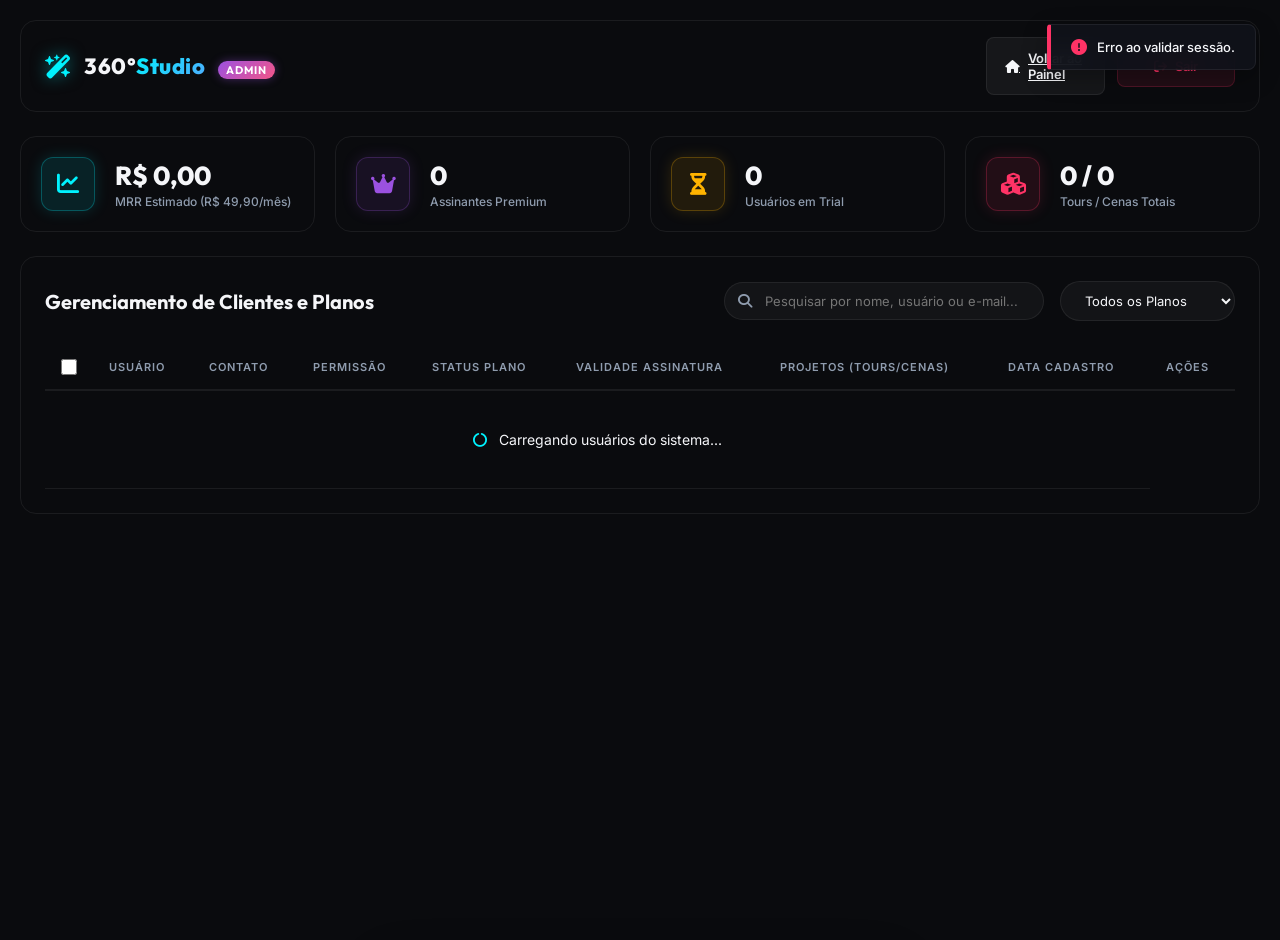
==== admin.html @ eae56ada "Initial commit: painel administrativo 360 studio" ====
<!DOCTYPE html>
<html lang="pt-BR">
<head>
    <meta charset="UTF-8">
    <meta name="viewport" content="width=device-width, initial-scale=1.0">
    <title>Painel Administrativo - 360° Studio</title>
    <!-- Google Fonts -->
    <link rel="preconnect" href="https://fonts.googleapis.com">
    <link rel="preconnect" href="https://fonts.gstatic.com" crossorigin>
    <link href="https://fonts.googleapis.com/css2?family=Inter:wght@300;400;500;600;700&family=Outfit:wght@400;600;700;800&display=swap" rel="stylesheet">
    <!-- FontAwesome Icons -->
    <link rel="stylesheet" href="https://cdnjs.cloudflare.com/ajax/libs/font-awesome/6.4.0/css/all.min.css">
    <!-- Custom CSS -->
    <link rel="stylesheet" href="style.css">
    <link rel="stylesheet" href="admin.css?v=1.0.2">
</head>
<body class="admin-page">
    <div class="app-container admin-layout">
        
        <!-- HEADER -->
        <header class="admin-header glassmorphism">
            <div class="logo">
                <i class="fa-solid fa-wand-magic-sparkles logo-icon"></i>
                <span class="logo-text">360°<span class="highlight">Studio</span> <span class="badge-admin">Admin</span></span>
            </div>
            
            <div class="nav-actions">
                <a href="dashboard.html" class="btn btn-secondary btn-sm">
                    <i class="fa-solid fa-house"></i> Voltar ao Painel
                </a>
                <button id="btn-logout" class="btn btn-danger btn-sm" title="Sair da Conta">
                    <i class="fa-solid fa-arrow-right-from-bracket"></i> Sair
                </button>
            </div>
        </header>

        <!-- DASHBOARD GRID (METRICAS) -->
        <section class="admin-metrics-grid">
            <div class="metric-card glassmorphism">
                <div class="metric-icon mrr-icon">
                    <i class="fa-solid fa-chart-line"></i>
                </div>
                <div class="metric-info">
                    <span class="metric-val" id="stat-mrr">R$ 0,00</span>
                    <span class="metric-lbl">MRR Estimado (R$ 49,90/mês)</span>
                </div>
            </div>

            <div class="metric-card glassmorphism">
                <div class="metric-icon premium-icon">
                    <i class="fa-solid fa-crown"></i>
                </div>
                <div class="metric-info">
                    <span class="metric-val" id="stat-premium">0</span>
                    <span class="metric-lbl">Assinantes Premium</span>
                </div>
            </div>

            <div class="metric-card glassmorphism">
                <div class="metric-icon trial-icon">
                    <i class="fa-solid fa-hourglass-half"></i>
                </div>
                <div class="metric-info">
                    <span class="metric-val" id="stat-trial">0</span>
                    <span class="metric-lbl">Usuários em Trial</span>
                </div>
            </div>

            <div class="metric-card glassmorphism">
                <div class="metric-icon db-icon">
                    <i class="fa-solid fa-cubes"></i>
                </div>
                <div class="metric-info">
                    <span class="metric-val" id="stat-system-assets">0 / 0</span>
                    <span class="metric-lbl">Tours / Cenas Totais</span>
                </div>
            </div>
        </section>

        <!-- CONTAINER DA TABELA E FILTROS -->
        <main class="admin-main-content glassmorphism">
            
            <div class="table-header">
                <h2>Gerenciamento de Clientes e Planos</h2>
                
                <div class="filters-row">
                    <!-- Barra de pesquisa -->
                    <div class="search-box">
                        <i class="fa-solid fa-magnifying-glass search-icon"></i>
                        <input type="text" id="search-users" placeholder="Pesquisar por nome, usuário ou e-mail...">
                    </div>
                    
                    <!-- Filtro por Plano -->
                    <div class="filter-select-wrapper">
                        <select id="filter-status">
                            <option value="">Todos os Planos</option>
                            <option value="active">Premium Ativo</option>
                            <option value="trial">Trial Ativo</option>
                            <option value="expired">Expirados</option>
                            <option value="admin">Administradores</option>
                            <option value="deleted">Excluídos (Lixeira)</option>
                        </select>
                    </div>
                </div>
            </div>

            <!-- Tabela de Usuários -->
            <div class="table-responsive">
                <table class="admin-table" id="users-table">
                    <thead>
                        <tr>
                            <th style="width: 40px; text-align: center;"><input type="checkbox" id="select-all-users"></th>
                            <th>Usuário</th>
                            <th>Contato</th>
                            <th>Permissão</th>
                            <th>Status Plano</th>
                            <th>Validade Assinatura</th>
                            <th>Projetos (Tours/Cenas)</th>
                            <th>Data Cadastro</th>
                            <th>Ações</th>
                        </tr>
                    </thead>
                    <tbody id="users-table-body">
                        <!-- Carregado via Javascript -->
                        <tr>
                            <td colspan="8" class="table-loading">
                                <i class="fa-solid fa-circle-notch fa-spin"></i> Carregando usuários do sistema...
                            </td>
                        </tr>
                    </tbody>
                </table>
            </div>

        </main>
    </div>

    <!-- MODAL EDITAR PERFIL E ASSINATURA -->
    <div class="modal-overlay" id="edit-user-modal">
        <div class="modal-card glassmorphism">
            <div class="modal-header">
                <h2><i class="fa-solid fa-user-gear"></i> Editar Perfil e Plano</h2>
                <button class="close-btn" id="btn-close-modal">&times;</button>
            </div>
            <div class="modal-body">
                <input type="hidden" id="edit-user-id">
                
                <div class="form-group">
                    <label for="edit-user-name">Nome Completo</label>
                    <input type="text" id="edit-user-name" placeholder="Digite o nome completo...">
                </div>

                <div class="form-group">
                    <label for="edit-user-username">Nome de Usuário (Login)</label>
                    <input type="text" id="edit-user-username" placeholder="Digite o nome de usuário...">
                </div>

                <div class="form-group">
                    <label for="edit-user-email">E-mail</label>
                    <input type="email" id="edit-user-email" placeholder="Digite o e-mail...">
                </div>

                <div class="form-group">
                    <label for="edit-sub-status">Status da Assinatura</label>
                    <select id="edit-sub-status">
                        <option value="trial">Trial (Período de Testes)</option>
                        <option value="active">Premium (Ativo)</option>
                        <option value="expired">Expirado (Sem Acesso)</option>
                    </select>
                </div>

                <div class="form-group">
                    <label for="edit-sub-expires">Expiração do Acesso</label>
                    <input type="datetime-local" id="edit-sub-expires">
                    <span class="field-hint">Deixe em branco para acesso permanente sem expiração.</span>
                </div>

                <div class="form-group" id="role-select-group">
                    <label for="edit-is-admin-select">Nível de Acesso / Permissão</label>
                    <select id="edit-is-admin-select">
                        <option value="0">Cliente (Usuário Comum)</option>
                        <option value="1">Administrador (Gestão de Clientes)</option>
                        <option value="2">Super Administrador (Acesso Total)</option>
                    </select>
                </div>

                <div class="modal-actions" style="justify-content: space-between;">
                    <button class="btn btn-danger" id="btn-delete-user-modal" style="width: auto;"><i class="fa-solid fa-trash"></i> Excluir Perfil</button>
                    <div style="display: flex; gap: 8px;">
                        <button class="btn btn-secondary" id="btn-cancel-edit">Cancelar</button>
                        <button class="btn btn-accent" id="btn-save-user-settings">Salvar Alterações</button>
                    </div>
                </div>
            </div>
        </div>
    </div>

    <!-- MODAL RESETAR SENHA -->
    <div class="modal-overlay" id="reset-password-modal">
        <div class="modal-card glassmorphism">
            <div class="modal-header">
                <h2><i class="fa-solid fa-key"></i> Redefinir Senha</h2>
                <button class="close-btn" id="btn-close-pwd-modal">&times;</button>
            </div>
            <div class="modal-body">
                <input type="hidden" id="pwd-user-id">
                
                <div class="form-info-box">
                    <p><strong>Usuário:</strong> <span id="pwd-user-name">Carregando...</span></p>
                    <p><strong>E-mail:</strong> <span id="pwd-user-email">Carregando...</span></p>
                </div>

                <div class="form-group">
                    <label for="new-password">Nova Senha</label>
                    <div style="display: flex; gap: 8px;">
                        <input type="text" id="new-password" placeholder="Digite ou gere uma senha..." style="flex-grow: 1;">
                        <button type="button" class="btn btn-secondary" id="btn-generate-password" style="width: auto; padding: 10px 14px; margin-top: 0;" title="Gerar Senha Automática">
                            <i class="fa-solid fa-arrows-rotate"></i> Gerar
                        </button>
                    </div>
                    <span class="field-hint">A senha deve ter no mínimo 6 caracteres.</span>
                </div>

                <div class="modal-actions">
                    <button class="btn btn-secondary" id="btn-cancel-pwd-reset">Cancelar</button>
                    <button class="btn btn-accent" id="btn-submit-pwd-reset">Redefinir Senha</button>
                </div>
            </div>
        </div>
    </div>
    <!-- BARRA DE AÇÕES EM LOTE (BATCH ACTIONS) -->
    <div class="batch-actions-bar glassmorphism" id="batch-actions-bar">
        <span class="batch-selected-count"><span id="selected-count">0</span> selecionados</span>
        <div class="batch-buttons">
            <button class="btn btn-primary btn-sm" id="btn-batch-restore" style="display: none; background-color: var(--color-purple); border-color: var(--color-purple); color: white;"><i class="fa-solid fa-rotate-left"></i> Restaurar em Lote</button>
            <button class="btn btn-accent btn-sm" id="btn-batch-edit"><i class="fa-solid fa-user-gear"></i> Editar em Lote</button>
            <button class="btn btn-danger btn-sm" id="btn-batch-delete"><i class="fa-solid fa-trash"></i> Excluir em Lote</button>
        </div>
    </div>

    <!-- MODAL EDITAR EM LOTE -->
    <div class="modal-overlay" id="batch-edit-modal">
        <div class="modal-card glassmorphism">
            <div class="modal-header">
                <h2><i class="fa-solid fa-user-gear"></i> Editar Clientes em Lote</h2>
                <button class="close-btn" id="btn-close-batch-modal">&times;</button>
            </div>
            <div class="modal-body">
                <p class="batch-form-desc">Altere o plano ou o nível de acesso para os <span id="batch-edit-count">0</span> usuários selecionados:</p>
                
                <div class="form-group">
                    <label for="batch-sub-status">Alterar Status da Assinatura</label>
                    <select id="batch-sub-status">
                        <option value="">-- Não alterar --</option>
                        <option value="trial">Trial (Período de Testes)</option>
                        <option value="active">Premium (Ativo)</option>
                        <option value="expired">Expirado (Sem Acesso)</option>
                    </select>
                </div>

                <div class="form-group">
                    <label for="batch-expiry-option">Alterar Expiração do Acesso</label>
                    <select id="batch-expiry-option">
                        <option value="keep">-- Manter expiração original --</option>
                        <option value="permanent">Remover expiração (Tornar permanente)</option>
                        <option value="set">Definir nova data de expiração</option>
                    </select>
                    <input type="datetime-local" id="batch-sub-expires" style="display: none; margin-top: 10px;">
                </div>

                <div class="form-group" id="batch-role-select-group">
                    <label for="batch-is-admin-select">Alterar Nível de Acesso / Permissão</label>
                    <select id="batch-is-admin-select">
                        <option value="">-- Não alterar --</option>
                        <option value="0">Cliente (Usuário Comum)</option>
                        <option value="1">Administrador (Gestão de Clientes)</option>
                        <option value="2">Super Administrador (Acesso Total)</option>
                    </select>
                </div>

                <div class="modal-actions">
                    <button class="btn btn-secondary" id="btn-cancel-batch-edit">Cancelar</button>
                    <button class="btn btn-accent" id="btn-save-batch-settings">Salvar Alterações</button>
                </div>
            </div>
        </div>
    </div>

    <!-- Toast Notifications -->
    <div id="toast-container" class="toast-container"></div>

    <!-- Lógica JS -->
    <script src="admin.js?v=1.0.2"></script>
</body>
</html>
---- style.css ----
/* --- ESTILOS GLOBAIS & CONFIGURAÇÃO --- */
:root {
    --bg-primary: #0a0b0e;
    --bg-sidebar: #10121a;
    --bg-glass: rgba(16, 18, 26, 0.65);
    --border-glass: rgba(255, 255, 255, 0.07);
    --text-primary: #f5f6f9;
    --text-secondary: #8f9cae;
    --color-accent: #00f2fe;
    --color-accent-hover: #4facfe;
    --color-pink: #ff3366;
    --color-purple: #9b51e0;
    --font-main: 'Inter', sans-serif;
    --font-display: 'Outfit', sans-serif;
    --transition-smooth: all 0.3s cubic-bezier(0.4, 0, 0.2, 1);
    --sidebar-width: 340px;
}

* {
    margin: 0;
    padding: 0;
    box-sizing: border-box;
    scrollbar-width: thin;
    scrollbar-color: rgba(255, 255, 255, 0.1) transparent;
}

/* Custom Scrollbar */
::-webkit-scrollbar {
    width: 6px;
    height: 6px;
}
::-webkit-scrollbar-track {
    background: transparent;
}
::-webkit-scrollbar-thumb {
    background: rgba(255, 255, 255, 0.1);
    border-radius: 10px;
}
::-webkit-scrollbar-thumb:hover {
    background: var(--color-accent);
}

body {
    font-family: var(--font-main);
    background-color: var(--bg-primary);
    color: var(--text-primary);
    overflow: hidden;
    height: 100vh;
    -webkit-font-smoothing: antialiased;
}

/* --- APP LAYOUT --- */
.app-container {
    display: flex;
    width: 100vw;
    height: 100vh;
    position: relative;
}

/* --- SIDEBAR --- */
.sidebar {
    width: var(--sidebar-width);
    background-color: var(--bg-sidebar);
    border-right: 1px solid var(--border-glass);
    display: flex;
    flex-direction: column;
    z-index: 10;
    flex-shrink: 0;
    box-shadow: 10px 0 30px rgba(0, 0, 0, 0.5);
}

.sidebar-header {
    padding: 24px;
    border-bottom: 1px solid var(--border-glass);
}

.logo {
    display: flex;
    align-items: center;
    gap: 12px;
}

.logo-icon {
    font-size: 24px;
    color: var(--color-accent);
    filter: drop-shadow(0 0 8px rgba(0, 242, 254, 0.5));
}

.logo-text {
    font-family: var(--font-display);
    font-weight: 800;
    font-size: 22px;
    letter-spacing: 0.5px;
}

.logo-text .highlight {
    color: var(--color-accent-hover);
    background: linear-gradient(135deg, var(--color-accent), var(--color-accent-hover));
    -webkit-background-clip: text;
    -webkit-text-fill-color: transparent;
}

.subtitle {
    font-size: 11px;
    text-transform: uppercase;
    letter-spacing: 2px;
    color: var(--text-secondary);
    margin-top: 4px;
    font-weight: 600;
}

/* Meta Card */
.tour-meta-card {
    padding: 16px 24px;
    border-bottom: 1px solid var(--border-glass);
}

.meta-field label {
    display: block;
    font-size: 11px;
    text-transform: uppercase;
    letter-spacing: 1px;
    color: var(--text-secondary);
    margin-bottom: 6px;
    font-weight: 600;
}

.meta-field input {
    width: 100%;
    background: rgba(255, 255, 255, 0.04);
    border: 1px solid var(--border-glass);
    border-radius: 8px;
    color: var(--text-primary);
    padding: 10px 14px;
    font-family: var(--font-main);
    font-size: 14px;
    transition: var(--transition-smooth);
}

.meta-field input:focus {
    outline: none;
    border-color: var(--color-accent);
    box-shadow: 0 0 10px rgba(0, 242, 254, 0.15);
    background: rgba(255, 255, 255, 0.08);
}

/* Upload Area */
.upload-section {
    padding: 20px 24px;
    border-bottom: 1px solid var(--border-glass);
}

.upload-section h3, .scenes-section h3 {
    font-family: var(--font-display);
    font-size: 14px;
    font-weight: 600;
    letter-spacing: 0.5px;
    margin-bottom: 12px;
}

.drag-drop-zone {
    border: 2px dashed rgba(255, 255, 255, 0.15);
    border-radius: 12px;
    padding: 24px 16px;
    text-align: center;
    cursor: pointer;
    background: rgba(255, 255, 255, 0.02);
    transition: var(--transition-smooth);
    display: flex;
    flex-direction: column;
    align-items: center;
    gap: 8px;
}

.drag-drop-zone:hover, .drag-drop-zone.dragover {
    border-color: var(--color-accent);
    background: rgba(0, 242, 254, 0.03);
    box-shadow: inset 0 0 12px rgba(0, 242, 254, 0.05);
}

.upload-icon {
    font-size: 28px;
    color: var(--text-secondary);
    transition: var(--transition-smooth);
}

.drag-drop-zone:hover .upload-icon {
    color: var(--color-accent);
    transform: translateY(-4px);
}

.upload-text {
    font-size: 12px;
    font-weight: 500;
    color: var(--text-primary);
}

.file-info {
    font-size: 10px;
    color: var(--text-secondary);
}

/* Scenes List */
.scenes-section {
    flex-grow: 1;
    overflow-y: auto;
    padding: 24px;
    display: flex;
    flex-direction: column;
}

.section-title-row {
    display: flex;
    justify-content: space-between;
    align-items: center;
    margin-bottom: 16px;
}

.section-title-row h3 {
    margin-bottom: 0;
}

.badge {
    background: rgba(255, 255, 255, 0.08);
    border: 1px solid var(--border-glass);
    padding: 2px 8px;
    border-radius: 20px;
    font-size: 11px;
    font-weight: 600;
    color: var(--color-accent);
}

.scenes-list {
    display: flex;
    flex-direction: column;
    gap: 10px;
}

.scene-card {
    display: flex;
    align-items: center;
    gap: 12px;
    background: rgba(255, 255, 255, 0.03);
    border: 1px solid var(--border-glass);
    border-radius: 10px;
    padding: 10px;
    cursor: pointer;
    transition: var(--transition-smooth);
    position: relative;
    overflow: hidden;
}

.scene-card:hover {
    border-color: rgba(255, 255, 255, 0.15);
    background: rgba(255, 255, 255, 0.06);
    transform: translateX(2px);
}

.scene-card.active {
    background: rgba(0, 242, 254, 0.06);
    border-color: var(--color-accent);
    box-shadow: 0 0 15px rgba(0, 242, 254, 0.1);
}

.scene-thumb {
    width: 50px;
    height: 50px;
    border-radius: 6px;
    background: #1a1c24;
    display: flex;
    align-items: center;
    justify-content: center;
    color: var(--text-secondary);
    border: 1px solid var(--border-glass);
    flex-shrink: 0;
    overflow: hidden;
    position: relative;
}

.scene-thumb img {
    width: 100%;
    height: 100%;
    object-fit: cover;
}

.scene-card.active .scene-thumb {
    border-color: var(--color-accent);
    color: var(--color-accent);
}

.scene-info {
    flex-grow: 1;
    min-width: 0;
}

.scene-title {
    font-size: 13px;
    font-weight: 600;
    color: var(--text-primary);
    white-space: nowrap;
    overflow: hidden;
    text-overflow: ellipsis;
}

.scene-meta {
    font-size: 10px;
    color: var(--text-secondary);
    display: flex;
    align-items: center;
    gap: 6px;
    margin-top: 4px;
}

.scene-meta i {
    font-size: 10px;
}

.scene-card.active .scene-title {
    color: var(--color-accent);
}

.scene-actions {
    display: flex;
    gap: 4px;
    opacity: 0;
    transition: var(--transition-smooth);
}

.scene-card:hover .scene-actions {
    opacity: 1;
}

.action-icon-btn {
    background: transparent;
    border: none;
    color: var(--text-secondary);
    cursor: pointer;
    width: 24px;
    height: 24px;
    border-radius: 4px;
    display: flex;
    align-items: center;
    justify-content: center;
    transition: var(--transition-smooth);
}

.action-icon-btn:hover {
    color: var(--text-primary);
    background: rgba(255, 255, 255, 0.1);
}

.action-icon-btn.btn-delete:hover {
    color: var(--color-pink);
    background: rgba(255, 51, 102, 0.1);
}

.badge-start-scene {
    position: absolute;
    top: 4px;
    right: 4px;
    font-size: 8px;
    background: var(--color-accent);
    color: #000;
    padding: 1px 4px;
    border-radius: 4px;
    font-weight: 700;
    text-transform: uppercase;
}

.sidebar-footer {
    padding: 20px 24px;
    border-top: 1px solid var(--border-glass);
}

/* --- BUTTONS --- */
.btn {
    width: 100%;
    padding: 12px 18px;
    border-radius: 8px;
    font-family: var(--font-main);
    font-size: 13px;
    font-weight: 600;
    cursor: pointer;
    transition: var(--transition-smooth);
    display: flex;
    align-items: center;
    justify-content: center;
    gap: 8px;
    border: none;
}

.btn-primary {
    background: linear-gradient(135deg, var(--color-accent), var(--color-accent-hover));
    color: #06070a;
    box-shadow: 0 4px 15px rgba(0, 242, 254, 0.2);
}

.btn-primary:hover {
    transform: translateY(-1px);
    box-shadow: 0 6px 20px rgba(0, 242, 254, 0.35);
}

.btn-secondary {
    background: rgba(255, 255, 255, 0.05);
    border: 1px solid var(--border-glass);
    color: var(--text-primary);
}

.btn-secondary:hover {
    background: rgba(255, 255, 255, 0.1);
    border-color: rgba(255, 255, 255, 0.2);
}

/* --- MAIN VIEWER CONTAINER --- */
.viewer-container {
    flex-grow: 1;
    height: 100%;
    position: relative;
    display: flex;
    flex-direction: column;
    overflow: hidden;
}

/* Top Bar */
.top-bar {
    position: absolute;
    top: 0;
    left: 0;
    right: 0;
    padding: 20px 24px;
    background: linear-gradient(to bottom, rgba(10, 11, 14, 0.9) 0%, rgba(10, 11, 14, 0) 100%);
    display: flex;
    justify-content: space-between;
    align-items: center;
    z-index: 5;
    pointer-events: none;
}

.top-bar > * {
    pointer-events: auto;
}

.tour-info h1 {
    font-family: var(--font-display);
    font-size: 18px;
    font-weight: 700;
}

.tour-info p {
    font-size: 12px;
    color: var(--color-accent);
    margin-top: 2px;
    font-weight: 500;
}

/* Mode Selector */
.mode-selector {
    background: var(--bg-glass);
    backdrop-filter: blur(12px);
    border: 1px solid var(--border-glass);
    padding: 4px;
    border-radius: 30px;
    display: flex;
    gap: 4px;
    box-shadow: 0 8px 32px rgba(0, 0, 0, 0.3);
}

.mode-btn {
    background: transparent;
    border: none;
    color: var(--text-secondary);
    padding: 8px 16px;
    border-radius: 20px;
    font-family: var(--font-main);
    font-size: 12px;
    font-weight: 600;
    cursor: pointer;
    transition: var(--transition-smooth);
    display: flex;
    align-items: center;
    gap: 6px;
}

.mode-btn:hover {
    color: var(--text-primary);
}

.mode-btn.active {
    background: rgba(255, 255, 255, 0.08);
    color: var(--color-accent);
    border: 1px solid rgba(255, 255, 255, 0.05);
}

/* Canvas / A-Frame Scene */
.canvas-wrapper {
    flex-grow: 1;
    position: relative;
    width: 100%;
    height: 100%;
    background-color: #000;
}

a-scene {
    width: 100% !important;
    height: 100% !important;
    position: absolute !important;
    top: 0;
    left: 0;
}

.a-enter-vr {
    display: none !important; /* Esconde o botão VR nativo do A-Frame para controlarmos nós mesmos */
}

/* Editor Hint Overlay */
.editor-hint {
    position: absolute;
    bottom: 90px;
    left: 50%;
    transform: translateX(-50%);
    background: rgba(16, 18, 26, 0.85);
    backdrop-filter: blur(10px);
    border: 1px solid rgba(0, 242, 254, 0.25);
    padding: 10px 18px;
    border-radius: 30px;
    display: flex;
    align-items: center;
    gap: 8px;
    font-size: 12px;
    color: var(--text-primary);
    box-shadow: 0 8px 32px rgba(0, 0, 0, 0.4);
    z-index: 5;
    pointer-events: none;
    transition: var(--transition-smooth);
}

.editor-hint i {
    color: var(--color-accent);
}

/* --- OVERLAY CONTROLS (ZOOM, FULLSCREEN, ETC) --- */
.viewer-overlay-controls {
    position: absolute;
    right: 24px;
    top: 50%;
    transform: translateY(-50%);
    display: flex;
    flex-direction: column;
    gap: 12px;
    z-index: 5;
}

.ctrl-btn {
    width: 48px;
    height: 48px;
    border-radius: 50%;
    background: var(--bg-glass);
    backdrop-filter: blur(12px);
    border: 1px solid var(--border-glass);
    color: var(--text-primary);
    display: flex;
    align-items: center;
    justify-content: center;
    cursor: pointer;
    font-size: 16px;
    box-shadow: 0 8px 24px rgba(0, 0, 0, 0.3);
    transition: var(--transition-smooth);
}

.ctrl-btn:hover {
    color: var(--color-accent);
    border-color: rgba(0, 242, 254, 0.3);
    transform: scale(1.08);
    box-shadow: 0 0 15px rgba(0, 242, 254, 0.2);
}

.ctrl-btn:active {
    transform: scale(0.95);
}

.ctrl-btn.btn-accent {
    width: auto;
    height: 48px;
    border-radius: 24px;
    padding: 0 20px;
    gap: 8px;
    background: rgba(0, 242, 254, 0.1);
    border-color: rgba(0, 242, 254, 0.3);
    color: var(--color-accent);
}

.ctrl-btn.btn-accent:hover {
    background: var(--color-accent);
    color: #000;
    box-shadow: 0 0 20px rgba(0, 242, 254, 0.4);
}

.ctrl-btn.btn-accent.active {
    background: var(--color-pink);
    color: #fff;
    border-color: var(--color-pink);
    box-shadow: 0 0 20px rgba(255, 51, 102, 0.4);
}

.animate-pulse {
    animation: pulse 2s infinite;
}

@keyframes pulse {
    0% {
        opacity: 1;
        transform: scale(1);
    }
    50% {
        opacity: 0.6;
        transform: scale(1.1);
    }
    100% {
        opacity: 1;
        transform: scale(1);
    }
}

/* --- VÍDEO CONTROLS BAR --- */
.video-controls-bar {
    position: absolute;
    bottom: 24px;
    left: 24px;
    right: 24px;
    background: var(--bg-glass);
    backdrop-filter: blur(16px);
    border: 1px solid var(--border-glass);
    border-radius: 16px;
    padding: 14px 20px;
    display: flex;
    align-items: center;
    gap: 16px;
    z-index: 5;
    box-shadow: 0 10px 30px rgba(0, 0, 0, 0.4);
    transition: var(--transition-smooth);
}

.video-btn {
    background: transparent;
    border: none;
    color: var(--text-primary);
    font-size: 16px;
    cursor: pointer;
    transition: var(--transition-smooth);
    width: 32px;
    height: 32px;
    display: flex;
    align-items: center;
    justify-content: center;
    border-radius: 50%;
}

.video-btn:hover {
    color: var(--color-accent);
    background: rgba(255, 255, 255, 0.05);
}

.time-display {
    font-size: 11px;
    font-family: var(--font-main);
    color: var(--text-secondary);
    min-width: 80px;
    font-weight: 500;
}

.progress-bar-container {
    flex-grow: 1;
    height: 6px;
    background: rgba(255, 255, 255, 0.1);
    border-radius: 3px;
    cursor: pointer;
    position: relative;
    transition: var(--transition-smooth);
}

.progress-bar-container:hover {
    height: 8px;
}

.progress-bar {
    height: 100%;
    background: linear-gradient(90deg, var(--color-accent), var(--color-accent-hover));
    border-radius: 3px;
    width: 0%;
    position: relative;
}

.progress-bar::after {
    content: '';
    position: absolute;
    right: -4px;
    top: 50%;
    transform: translateY(-50%);
    width: 10px;
    height: 10px;
    border-radius: 50%;
    background: #fff;
    opacity: 0;
    transition: var(--transition-smooth);
}

.progress-bar-container:hover .progress-bar::after {
    opacity: 1;
}

.volume-container {
    display: flex;
    align-items: center;
    gap: 8px;
}

.volume-slider {
    width: 70px;
    height: 4px;
    background: rgba(255, 255, 255, 0.1);
    border-radius: 2px;
    -webkit-appearance: none;
    outline: none;
    cursor: pointer;
}

.volume-slider::-webkit-slider-thumb {
    -webkit-appearance: none;
    width: 10px;
    height: 10px;
    border-radius: 50%;
    background: var(--color-accent);
}

/* --- MODAL DIALOG --- */
.modal-overlay {
    position: fixed;
    top: 0;
    left: 0;
    right: 0;
    bottom: 0;
    background: rgba(6, 7, 10, 0.8);
    backdrop-filter: blur(8px);
    display: flex;
    align-items: center;
    justify-content: center;
    z-index: 100;
    opacity: 0;
    pointer-events: none;
    transition: var(--transition-smooth);
}

.modal-overlay.active {
    opacity: 1;
    pointer-events: auto;
}

.modal-card {
    background: rgba(16, 18, 26, 0.85);
    border: 1px solid var(--border-glass);
    border-radius: 16px;
    width: 100%;
    max-width: 440px;
    box-shadow: 0 20px 50px rgba(0, 0, 0, 0.6);
    transform: scale(0.95);
    transition: var(--transition-smooth);
}

.modal-overlay.active .modal-card {
    transform: scale(1);
}

.modal-header {
    padding: 20px 24px;
    border-bottom: 1px solid var(--border-glass);
    display: flex;
    justify-content: space-between;
    align-items: center;
}

.modal-header h2 {
    font-family: var(--font-display);
    font-size: 16px;
    font-weight: 700;
    display: flex;
    align-items: center;
    gap: 8px;
}

.modal-header h2 i {
    color: var(--color-accent);
}

.close-btn {
    background: transparent;
    border: none;
    color: var(--text-secondary);
    font-size: 24px;
    cursor: pointer;
    transition: var(--transition-smooth);
}

.close-btn:hover {
    color: var(--text-primary);
}

.modal-body {
    padding: 24px;
}

.form-group {
    margin-bottom: 20px;
}

.form-group label {
    display: block;
    font-size: 11px;
    text-transform: uppercase;
    letter-spacing: 1px;
    color: var(--text-secondary);
    margin-bottom: 8px;
    font-weight: 600;
}

.form-group input, .form-group select {
    width: 100%;
    background: rgba(255, 255, 255, 0.04);
    border: 1px solid var(--border-glass);
    border-radius: 8px;
    color: var(--text-primary);
    padding: 12px 14px;
    font-family: var(--font-main);
    font-size: 14px;
    transition: var(--transition-smooth);
}

.form-group input:focus, .form-group select:focus {
    outline: none;
    border-color: var(--color-accent);
    box-shadow: 0 0 10px rgba(0, 242, 254, 0.15);
}

.form-group select option {
    background-color: var(--bg-sidebar);
    color: var(--text-primary);
}

.modal-actions {
    display: flex;
    gap: 12px;
    justify-content: flex-end;
    margin-top: 10px;
}

.modal-actions .btn {
    width: auto;
    padding: 10px 20px;
}

/* --- TOAST NOTIFICATIONS --- */
.toast-container {
    position: fixed;
    top: 24px;
    right: 24px;
    display: flex;
    flex-direction: column;
    gap: 10px;
    z-index: 1000;
    pointer-events: none;
}

.toast {
    background: rgba(16, 18, 26, 0.9);
    backdrop-filter: blur(10px);
    border-left: 4px solid var(--color-accent);
    border-top: 1px solid var(--border-glass);
    border-right: 1px solid var(--border-glass);
    border-bottom: 1px solid var(--border-glass);
    border-radius: 4px 8px 8px 4px;
    padding: 14px 20px;
    color: var(--text-primary);
    font-size: 13px;
    font-weight: 500;
    box-shadow: 0 8px 24px rgba(0, 0, 0, 0.3);
    pointer-events: auto;
    transform: translateX(120%);
    transition: all 0.4s cubic-bezier(0.175, 0.885, 0.32, 1.275);
    display: flex;
    align-items: center;
    gap: 10px;
}

.toast.show {
    transform: translateX(0);
}

.toast i {
    font-size: 16px;
}

.toast-success { border-left-color: #00e676; }
.toast-success i { color: #00e676; }
.toast-error { border-left-color: var(--color-pink); }
.toast-error i { color: var(--color-pink); }
.toast-info { border-left-color: var(--color-accent); }
.toast-info i { color: var(--color-accent); }

/* --- RESPONSIVIDADE --- */
@media (max-width: 900px) {
    .app-container {
        flex-direction: column;
    }
    
    .sidebar {
        width: 100%;
        height: auto;
        max-height: 40vh;
        border-right: none;
        border-bottom: 1px solid var(--border-glass);
    }
    
    .viewer-container {
        flex-grow: 1;
        height: 60vh;
    }
    
    .viewer-overlay-controls {
        right: 16px;
    }
}
---- admin.css ----
/* --- ESTILOS ADICIONAIS DO PAINEL ADMIN --- */

body.admin-page {
    overflow-y: auto;
    height: auto;
    min-height: 100vh;
    padding-bottom: 40px;
}

.admin-layout {
    display: flex;
    flex-direction: column;
    width: 100%;
    max-width: 1300px;
    margin: 0 auto;
    height: auto;
    min-height: 100vh;
    padding: 20px;
    gap: 24px;
}

/* Header */
.admin-header {
    display: flex;
    justify-content: space-between;
    align-items: center;
    padding: 16px 24px;
    border-radius: 16px;
    border: 1px solid var(--border-glass);
}

.badge-admin {
    font-size: 11px;
    font-weight: 700;
    text-transform: uppercase;
    background: linear-gradient(135deg, var(--color-purple), #f35588);
    color: #fff;
    padding: 2px 8px;
    border-radius: 12px;
    margin-left: 8px;
    letter-spacing: 1px;
    box-shadow: 0 0 10px rgba(155, 81, 224, 0.4);
}

.nav-actions {
    display: flex;
    align-items: center;
    gap: 12px;
}

/* Metrics Grid */
.admin-metrics-grid {
    display: grid;
    grid-template-columns: repeat(auto-fit, minmax(260px, 1fr));
    gap: 20px;
}

.metric-card {
    display: flex;
    align-items: center;
    gap: 20px;
    padding: 20px;
    border-radius: 16px;
    border: 1px solid var(--border-glass);
    transition: var(--transition-smooth);
}

.metric-card:hover {
    transform: translateY(-2px);
    border-color: rgba(255, 255, 255, 0.15);
    box-shadow: 0 10px 20px rgba(0, 0, 0, 0.3);
}

.metric-icon {
    width: 54px;
    height: 54px;
    border-radius: 12px;
    display: flex;
    align-items: center;
    justify-content: center;
    font-size: 22px;
}

.mrr-icon {
    background: rgba(0, 242, 254, 0.1);
    color: var(--color-accent);
    border: 1px solid rgba(0, 242, 254, 0.25);
    box-shadow: 0 0 15px rgba(0, 242, 254, 0.15);
}

.premium-icon {
    background: rgba(155, 81, 224, 0.1);
    color: var(--color-purple);
    border: 1px solid rgba(155, 81, 224, 0.25);
    box-shadow: 0 0 15px rgba(155, 81, 224, 0.15);
}

.trial-icon {
    background: rgba(255, 179, 0, 0.1);
    color: #ffb300;
    border: 1px solid rgba(255, 179, 0, 0.25);
    box-shadow: 0 0 15px rgba(255, 179, 0, 0.15);
}

.db-icon {
    background: rgba(255, 51, 102, 0.1);
    color: var(--color-pink);
    border: 1px solid rgba(255, 51, 102, 0.25);
    box-shadow: 0 0 15px rgba(255, 51, 102, 0.15);
}

.metric-info {
    display: flex;
    flex-direction: column;
}

.metric-val {
    font-family: var(--font-display);
    font-size: 26px;
    font-weight: 800;
    color: var(--text-primary);
}

.metric-lbl {
    font-size: 12px;
    color: var(--text-secondary);
    font-weight: 500;
    margin-top: 2px;
}

/* Main Content Area */
.admin-main-content {
    border-radius: 16px;
    border: 1px solid var(--border-glass);
    padding: 24px;
}

.table-header {
    display: flex;
    justify-content: space-between;
    align-items: center;
    margin-bottom: 24px;
    gap: 20px;
    flex-wrap: wrap;
}

.table-header h2 {
    font-family: var(--font-display);
    font-size: 20px;
    font-weight: 700;
}

.filters-row {
    display: flex;
    align-items: center;
    gap: 16px;
    flex-wrap: wrap;
}

/* Search Box */
.search-box {
    position: relative;
    width: 320px;
}

.search-icon {
    position: absolute;
    left: 14px;
    top: 50%;
    transform: translateY(-50%);
    color: var(--text-secondary);
    font-size: 14px;
}

.search-box input {
    width: 100%;
    background: rgba(255, 255, 255, 0.04);
    border: 1px solid var(--border-glass);
    border-radius: 30px;
    color: var(--text-primary);
    padding: 10px 14px 10px 40px;
    font-family: var(--font-main);
    font-size: 13px;
    transition: var(--transition-smooth);
}

.search-box input:focus {
    outline: none;
    border-color: var(--color-accent);
    box-shadow: 0 0 10px rgba(0, 242, 254, 0.15);
    background: rgba(255, 255, 255, 0.08);
}

/* Filter Dropdown */
.filter-select-wrapper select {
    background: rgba(255, 255, 255, 0.04);
    border: 1px solid var(--border-glass);
    border-radius: 30px;
    color: var(--text-primary);
    padding: 10px 20px;
    font-family: var(--font-main);
    font-size: 13px;
    outline: none;
    cursor: pointer;
    transition: var(--transition-smooth);
}

.filter-select-wrapper select:focus {
    border-color: var(--color-accent);
    box-shadow: 0 0 10px rgba(0, 242, 254, 0.15);
}

/* Responsive Table */
.table-responsive {
    width: 100%;
    overflow-x: auto;
}

.admin-table {
    width: 100%;
    border-collapse: collapse;
    text-align: left;
    font-size: 13px;
}

.admin-table th {
    padding: 14px 16px;
    border-bottom: 2px solid var(--border-glass);
    color: var(--text-secondary);
    font-weight: 600;
    text-transform: uppercase;
    font-size: 11px;
    letter-spacing: 1px;
}

.admin-table td {
    padding: 16px;
    border-bottom: 1px solid var(--border-glass);
    color: var(--text-primary);
    vertical-align: middle;
}

.admin-table tbody tr {
    transition: var(--transition-smooth);
}

.admin-table tbody tr:hover {
    background: rgba(255, 255, 255, 0.02);
}

.admin-table td .user-info {
    display: flex;
    flex-direction: column;
}

.admin-table td .user-name {
    font-weight: 600;
    font-size: 14px;
}

.admin-table td .user-username {
    font-size: 11px;
    color: var(--text-secondary);
    margin-top: 2px;
}

.admin-table td .user-email {
    font-family: var(--font-main);
    font-size: 13px;
    color: var(--text-secondary);
}

/* Table loading / empty states */
.table-loading, .table-empty {
    text-align: center !important;
    padding: 40px !important;
    color: var(--text-secondary);
    font-size: 14px;
}

.table-loading i {
    color: var(--color-accent);
    margin-right: 8px;
}

/* Badges */
.badge-status {
    display: inline-flex;
    align-items: center;
    gap: 6px;
    padding: 4px 10px;
    border-radius: 12px;
    font-size: 11px;
    font-weight: 700;
    text-transform: uppercase;
}

.badge-status-active {
    background: rgba(0, 242, 254, 0.1);
    color: var(--color-accent);
    border: 1px solid rgba(0, 242, 254, 0.2);
}

.badge-status-trial {
    background: rgba(255, 179, 0, 0.1);
    color: #ffb300;
    border: 1px solid rgba(255, 179, 0, 0.2);
}

.badge-status-expired {
    background: rgba(255, 51, 102, 0.1);
    color: var(--color-pink);
    border: 1px solid rgba(255, 51, 102, 0.2);
}

.badge-role-admin {
    background: rgba(155, 81, 224, 0.15);
    color: #b16ef2;
    border: 1px solid rgba(155, 81, 224, 0.3);
    font-weight: 700;
}

.badge-role-user {
    background: rgba(255, 255, 255, 0.05);
    color: var(--text-secondary);
    border: 1px solid var(--border-glass);
}

.project-stats {
    display: flex;
    flex-direction: column;
    gap: 4px;
}

.project-stat-row {
    display: flex;
    align-items: center;
    gap: 6px;
    color: var(--text-secondary);
    font-size: 12px;
}

.project-stat-row i {
    font-size: 10px;
    width: 14px;
}

.project-stat-row .stat-number {
    color: var(--text-primary);
    font-weight: 600;
}

/* Modals */
.form-info-box {
    background: rgba(255, 255, 255, 0.03);
    border: 1px solid var(--border-glass);
    border-radius: 8px;
    padding: 12px;
    margin-bottom: 20px;
    font-size: 13px;
    display: flex;
    flex-direction: column;
    gap: 6px;
}

.form-info-box p {
    color: var(--text-secondary);
}

.form-info-box p strong {
    color: var(--text-primary);
}

.form-group.checkbox-group {
    display: flex;
    align-items: center;
    gap: 10px;
    flex-direction: row;
    cursor: pointer;
    margin-top: 10px;
    margin-bottom: 20px;
}

.form-group.checkbox-group input[type="checkbox"] {
    width: 16px;
    height: 16px;
    accent-color: var(--color-accent);
    cursor: pointer;
}

.form-group.checkbox-group label {
    margin-bottom: 0;
    cursor: pointer;
    font-weight: 500;
}

/* Action button inside table */
.btn-action-edit {
    padding: 6px 12px;
    font-size: 11px;
    border-radius: 6px;
    display: inline-flex;
    align-items: center;
    gap: 6px;
    background: rgba(0, 242, 254, 0.08);
    color: var(--color-accent);
    border: 1px solid rgba(0, 242, 254, 0.2);
    cursor: pointer;
    transition: var(--transition-smooth);
    font-weight: 600;
}

.btn-action-edit:hover {
    background: var(--color-accent);
    color: #000;
    box-shadow: 0 0 10px rgba(0, 242, 254, 0.3);
}

.btn-danger {
    background: rgba(255, 51, 102, 0.1);
    color: var(--color-pink);
    border: 1px solid rgba(255, 51, 102, 0.2);
}

.btn-danger:hover {
    background: var(--color-pink);
    color: #fff;
    box-shadow: 0 0 15px rgba(255, 51, 102, 0.4);
}

.btn-accent {
    background: linear-gradient(135deg, var(--color-accent), var(--color-accent-hover));
    color: #06070a;
}

.btn-accent:hover {
    box-shadow: 0 4px 15px rgba(0, 242, 254, 0.35);
}

/* Toast spacing in admin */
.toast-container {
    z-index: 1000;
}

/* CSS specific for datetime picker input */
input[type="datetime-local"] {
    width: 100%;
    background: rgba(255, 255, 255, 0.04);
    border: 1px solid var(--border-glass);
    border-radius: 8px;
    color: var(--text-primary);
    padding: 10px 14px;
    font-family: var(--font-main);
    font-size: 14px;
    color-scheme: dark;
    transition: var(--transition-smooth);
}

input[type="datetime-local"]:focus {
    outline: none;
    border-color: var(--color-accent);
    box-shadow: 0 0 10px rgba(0, 242, 254, 0.15);
    background: rgba(255, 255, 255, 0.08);
}

/* Cargo Select */
#edit-is-admin-select {
    width: 100%;
    background: rgba(255, 255, 255, 0.04);
    border: 1px solid var(--border-glass);
    border-radius: 8px;
    color: var(--text-primary);
    padding: 10px 14px;
    font-family: var(--font-main);
    font-size: 14px;
    outline: none;
    cursor: pointer;
    transition: var(--transition-smooth);
}

#edit-is-admin-select:focus {
    border-color: var(--color-accent);
    box-shadow: 0 0 10px rgba(0, 242, 254, 0.15);
}

#edit-is-admin-select option {
    background: var(--bg-sidebar);
    color: var(--text-primary);
}

/* Password input specific */
#new-password {
    background: rgba(255, 255, 255, 0.04);
    border: 1px solid var(--border-glass);
    border-radius: 8px;
    color: var(--text-primary);
    padding: 10px 14px;
    font-family: var(--font-main);
    font-size: 14px;
    transition: var(--transition-smooth);
}
#new-password:focus {
    outline: none;
    border-color: var(--color-accent);
    box-shadow: 0 0 10px rgba(0, 242, 254, 0.15);
}

/* Actions list layout in table */
.actions-cell {
    display: flex;
    gap: 8px;
    align-items: center;
}

.btn-action-key {
    padding: 6px 12px;
    font-size: 11px;
    border-radius: 6px;
    display: inline-flex;
    align-items: center;
    gap: 6px;
    background: rgba(255, 179, 0, 0.08);
    color: #ffb300;
    border: 1px solid rgba(255, 179, 0, 0.2);
    cursor: pointer;
    transition: var(--transition-smooth);
    font-weight: 600;
}

.btn-action-key:hover {
    background: #ffb300;
    color: #000;
    box-shadow: 0 0 10px rgba(255, 179, 0, 0.3);
}

.btn-action-delete {
    padding: 6px 12px;
    font-size: 11px;
    border-radius: 6px;
    display: inline-flex;
    align-items: center;
    gap: 6px;
    background: rgba(255, 51, 102, 0.08);
    color: var(--color-pink);
    border: 1px solid rgba(255, 51, 102, 0.2);
    cursor: pointer;
    transition: var(--transition-smooth);
    font-weight: 600;
}

.btn-action-delete:hover {
    background: var(--color-pink);
    color: #fff;
    box-shadow: 0 0 10px rgba(255, 51, 102, 0.3);
}

.badge-role-superadmin {
    background: linear-gradient(135deg, var(--color-purple), #f35588);
    color: #fff;
    border: none;
    box-shadow: 0 0 8px rgba(155, 81, 224, 0.3);
    font-weight: 700;
}

/* --- BATCH ACTIONS BAR (AÇÕES EM LOTE) --- */
.batch-actions-bar {
    position: fixed;
    bottom: 30px;
    left: 50%;
    transform: translateX(-50%) translateY(150px);
    display: flex;
    align-items: center;
    justify-content: space-between;
    gap: 30px;
    padding: 16px 30px;
    border-radius: 50px;
    z-index: 99;
    box-shadow: 0 15px 40px rgba(0, 0, 0, 0.6);
    transition: transform 0.4s cubic-bezier(0.175, 0.885, 0.32, 1.275);
    border: 1px solid rgba(0, 242, 254, 0.3);
    background: rgba(16, 18, 26, 0.85);
}

.batch-actions-bar.active {
    transform: translateX(-50%) translateY(0);
}

.batch-selected-count {
    font-size: 14px;
    font-weight: 600;
    color: var(--text-primary);
}

.batch-selected-count span {
    color: var(--color-accent);
}

.batch-buttons {
    display: flex;
    gap: 12px;
}

.batch-buttons .btn {
    width: auto;
    border-radius: 30px;
    padding: 8px 20px;
}

.batch-form-desc {
    font-size: 13px;
    color: var(--text-secondary);
    margin-bottom: 20px;
    line-height: 1.5;
}

.batch-form-desc span {
    color: var(--color-accent);
    font-weight: 600;
}

/* Checkbox specific styling inside table */
.admin-table th input[type="checkbox"],
.admin-table td input[type="checkbox"] {
    width: 16px;
    height: 16px;
    accent-color: var(--color-accent);
    cursor: pointer;
    vertical-align: middle;
}

/* Highlight de linha selecionada */
.admin-table tbody tr.row-selected {
    background: rgba(0, 242, 254, 0.04) !important;
}
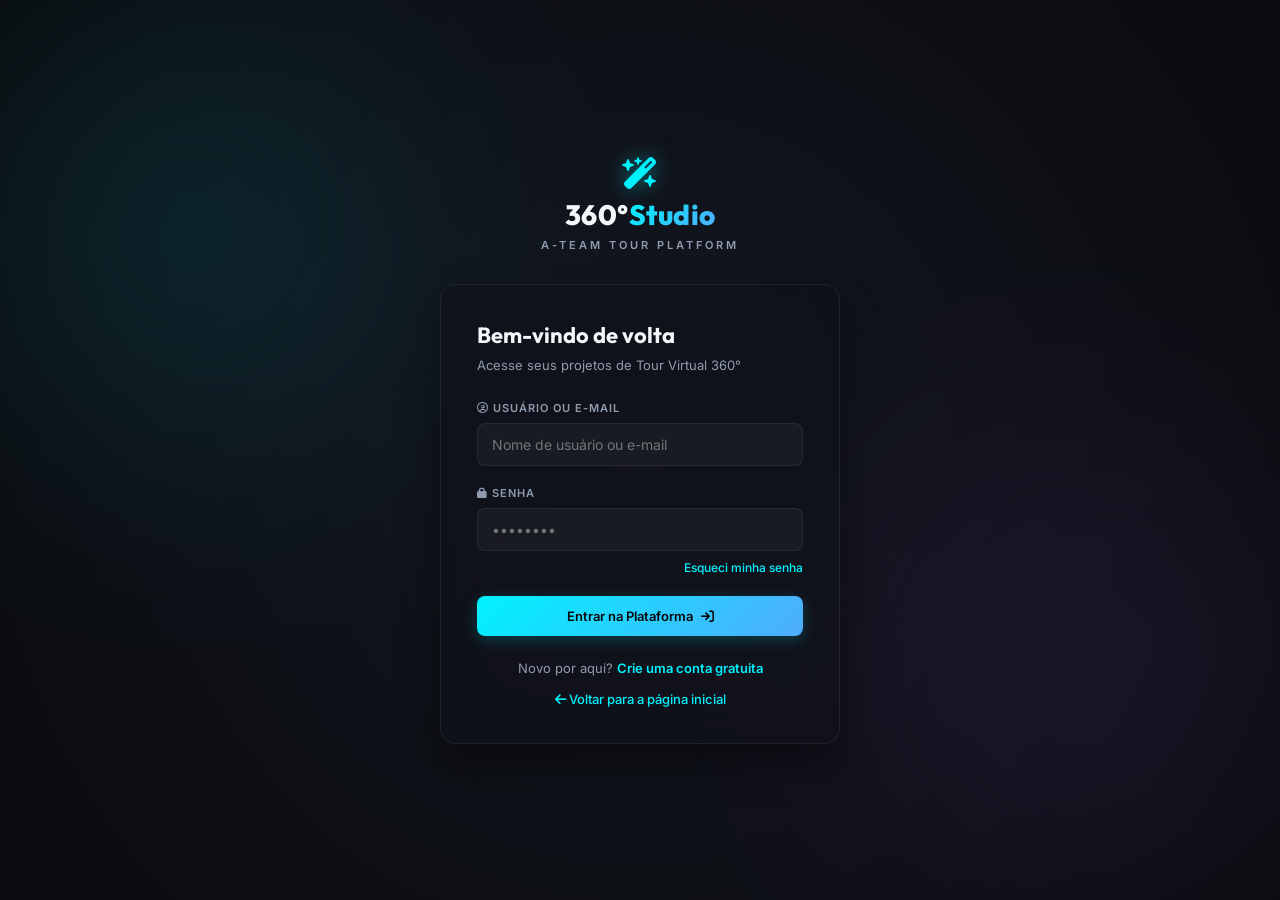
==== commit 1f674d0b: "fix: normalizacao do status active/trial para planos reais e suporte a selecao de planos no admin" ====
--- a/admin.html
+++ b/admin.html
@@ -162,8 +162,11 @@
                 <div class="form-group">
                     <label for="edit-sub-status">Status da Assinatura</label>
                     <select id="edit-sub-status">
-                        <option value="trial">Trial (Período de Testes)</option>
-                        <option value="active">Premium (Ativo)</option>
+                        <option value="gratis">Grátis</option>
+                        <option value="iniciante">Iniciante</option>
+                        <option value="basico">Básico</option>
+                        <option value="pessoal">Pessoal</option>
+                        <option value="profissional">Profissional</option>
                         <option value="expired">Expirado (Sem Acesso)</option>
                     </select>
                 </div>
@@ -251,8 +254,11 @@
                     <label for="batch-sub-status">Alterar Status da Assinatura</label>
                     <select id="batch-sub-status">
                         <option value="">-- Não alterar --</option>
-                        <option value="trial">Trial (Período de Testes)</option>
-                        <option value="active">Premium (Ativo)</option>
+                        <option value="gratis">Grátis</option>
+                        <option value="iniciante">Iniciante</option>
+                        <option value="basico">Básico</option>
+                        <option value="pessoal">Pessoal</option>
+                        <option value="profissional">Profissional</option>
                         <option value="expired">Expirado (Sem Acesso)</option>
                     </select>
                 </div>
@@ -289,6 +295,6 @@
     <div id="toast-container" class="toast-container"></div>
 
     <!-- Lógica JS -->
-    <script src="admin.js?v=1.0.2"></script>
+    <script src="admin.js?v=1.0.5"></script>
 </body>
 </html>
--- a/style.css
+++ b/style.css
@@ -57,16 +57,223 @@
     position: relative;
 }
 
-/* --- SIDEBAR --- */
-.sidebar {
-    width: var(--sidebar-width);
+/* --- SIDEBAR MODULAR (RAIL + EXPANDABLE DRAWER) --- */
+.sidebar-modular {
+    display: flex;
+    height: calc(100vh - 68px);
+    margin-top: 68px;
+    z-index: 10;
+    flex-shrink: 0;
+    position: relative;
+    border-top: 1px solid var(--border-glass);
+}
+
+.preview-mode .sidebar-modular {
+    display: none !important;
+}
+
+/* 1. ICON RAIL */
+.editor-tool-rail {
+    width: 68px;
     background-color: var(--bg-sidebar);
     border-right: 1px solid var(--border-glass);
     display: flex;
     flex-direction: column;
-    z-index: 10;
-    flex-shrink: 0;
+    align-items: center;
+    justify-content: space-between;
+    padding: 14px 0;
+    z-index: 12;
+    box-shadow: 4px 0 20px rgba(0, 0, 0, 0.4);
+    height: 100%;
+}
+
+.rail-top, .rail-bottom {
+    display: flex;
+    flex-direction: column;
+    align-items: center;
+    gap: 8px;
+}
+
+.rail-nav {
+    display: flex;
+    flex-direction: column;
+    align-items: center;
+    gap: 10px;
+    margin: auto 0;
+}
+
+.tool-rail-btn {
+    width: 50px;
+    height: 52px;
+    border-radius: 12px;
+    background: transparent;
+    border: 1px solid transparent;
+    color: var(--text-secondary);
+    display: flex;
+    flex-direction: column;
+    align-items: center;
+    justify-content: center;
+    gap: 4px;
+    cursor: pointer;
+    transition: var(--transition-smooth);
+    text-decoration: none;
+    font-family: var(--font-main);
+    padding: 4px 2px;
+}
+
+.tool-rail-btn i {
+    font-size: 17px;
+    transition: transform 0.2s ease;
+}
+
+.tool-rail-btn span {
+    font-size: 10px;
+    font-weight: 600;
+    letter-spacing: 0.2px;
+}
+
+.tool-rail-btn:hover {
+    color: var(--text-primary);
+    background: rgba(255, 255, 255, 0.05);
+    border-color: rgba(255, 255, 255, 0.08);
+}
+
+.tool-rail-btn.active {
+    color: #fff;
+    background: linear-gradient(135deg, rgba(0, 242, 254, 0.2), rgba(79, 172, 254, 0.2));
+    border-color: var(--color-accent);
+    box-shadow: 0 0 16px rgba(0, 242, 254, 0.35);
+}
+
+.tool-rail-btn.active i {
+    color: var(--color-accent);
+    transform: scale(1.1);
+}
+
+.tool-rail-btn.rail-brand {
+    width: 44px;
+    height: 44px;
+    border-radius: 12px;
+    background: linear-gradient(135deg, #00f2fe, #4facfe);
+    color: #0a0b0e;
+    box-shadow: 0 0 18px rgba(0, 242, 254, 0.5);
+    margin-bottom: 8px;
+}
+
+.tool-rail-btn.rail-brand i {
+    font-size: 18px;
+}
+
+.tool-rail-btn.rail-brand:hover {
+    transform: scale(1.08) rotate(5deg);
+}
+
+/* 2. DRAWER PANEL */
+.editor-drawer {
+    width: 0;
+    max-width: 0;
+    background-color: var(--bg-sidebar);
+    border-right: 1px solid var(--border-glass);
+    display: flex;
+    flex-direction: column;
+    z-index: 11;
+    overflow: hidden;
+    opacity: 0;
+    pointer-events: none;
     box-shadow: 10px 0 30px rgba(0, 0, 0, 0.5);
+    transition: width 0.3s cubic-bezier(0.4, 0, 0.2, 1), opacity 0.25s ease;
+}
+
+.editor-drawer.open {
+    width: 320px;
+    max-width: 320px;
+    opacity: 1;
+    pointer-events: auto;
+    overflow-y: auto;
+    overflow-x: hidden;
+}
+
+.drawer-header {
+    padding: 16px 20px;
+    border-bottom: 1px solid var(--border-glass);
+    display: flex;
+    align-items: center;
+    justify-content: space-between;
+    background: rgba(0, 0, 0, 0.15);
+}
+
+.drawer-header h3 {
+    font-family: var(--font-display);
+    font-size: 15px;
+    font-weight: 700;
+    color: var(--text-primary);
+    margin: 0;
+    display: flex;
+    align-items: center;
+    gap: 8px;
+}
+
+.drawer-close-btn {
+    background: rgba(255, 255, 255, 0.05);
+    border: 1px solid var(--border-glass);
+    color: var(--text-secondary);
+    width: 28px;
+    height: 28px;
+    border-radius: 6px;
+    display: flex;
+    align-items: center;
+    justify-content: center;
+    cursor: pointer;
+    transition: var(--transition-smooth);
+}
+
+.drawer-close-btn:hover {
+    background: rgba(255, 74, 90, 0.15);
+    color: #ff4a5a;
+    border-color: #ff4a5a;
+}
+
+.drawer-content {
+    flex-grow: 1;
+    overflow-y: auto;
+}
+
+.drawer-pane {
+    animation: fadeInPane 0.25s ease;
+}
+
+@keyframes fadeInPane {
+    from {
+        opacity: 0;
+        transform: translateY(6px);
+    }
+    to {
+        opacity: 1;
+        transform: translateY(0);
+    }
+}
+
+.btn-sidebar-toggle-top {
+    background: rgba(16, 18, 26, 0.7);
+    backdrop-filter: blur(10px);
+    border: 1px solid var(--border-glass);
+    color: var(--text-primary);
+    width: 38px;
+    height: 38px;
+    border-radius: 10px;
+    display: flex;
+    align-items: center;
+    justify-content: center;
+    cursor: pointer;
+    transition: var(--transition-smooth);
+    font-size: 14px;
+}
+
+.btn-sidebar-toggle-top:hover {
+    background: rgba(0, 242, 254, 0.15);
+    color: var(--color-accent);
+    border-color: var(--color-accent);
+    box-shadow: 0 0 15px rgba(0, 242, 254, 0.3);
 }
 
 .sidebar-header {
@@ -423,20 +630,20 @@
 
 /* Top Bar */
 .top-bar {
-    position: absolute;
+    position: fixed;
     top: 0;
     left: 0;
     right: 0;
-    padding: 20px 24px;
-    background: linear-gradient(to bottom, rgba(10, 11, 14, 0.9) 0%, rgba(10, 11, 14, 0) 100%);
+    height: 68px;
+    padding: 0 24px;
+    background: rgba(10, 11, 14, 0.85);
+    backdrop-filter: blur(16px);
+    -webkit-backdrop-filter: blur(16px);
+    border-bottom: 1px solid var(--border-glass);
     display: flex;
     justify-content: space-between;
     align-items: center;
-    z-index: 5;
-    pointer-events: none;
-}
-
-.top-bar > * {
+    z-index: 25;
     pointer-events: auto;
 }
 
@@ -904,6 +1111,130 @@
 .toast-error i { color: var(--color-pink); }
 .toast-info { border-left-color: var(--color-accent); }
 .toast-info i { color: var(--color-accent); }
+
+/* --- UPLOAD PROGRESS BAR --- */
+.upload-progress-container {
+    background: rgba(255, 255, 255, 0.03);
+    border: 1px solid var(--border-glass);
+    border-radius: 8px;
+    padding: 10px 12px;
+}
+
+.upload-progress-info {
+    display: flex;
+    justify-content: space-between;
+    font-size: 11px;
+    color: var(--text-secondary);
+    margin-bottom: 6px;
+}
+
+#upload-filename {
+    white-space: nowrap;
+    overflow: hidden;
+    text-overflow: ellipsis;
+    max-width: 75%;
+}
+
+#upload-percentage {
+    color: var(--color-accent);
+    font-weight: 600;
+}
+
+.upload-progress-bar-bg {
+    width: 100%;
+    height: 4px;
+    background: rgba(255, 255, 255, 0.1);
+    border-radius: 2px;
+    overflow: hidden;
+}
+
+.upload-progress-bar {
+    height: 100%;
+    background: linear-gradient(90deg, var(--color-accent), var(--color-accent-hover));
+    width: 0%;
+    transition: width 0.1s ease-out;
+}
+
+/* --- HOTSPOTS SIDEBAR SECTION --- */
+.hotspots-section {
+    padding: 20px 24px;
+    border-bottom: 1px solid var(--border-glass);
+    display: flex;
+    flex-direction: column;
+}
+
+.hotspots-list {
+    display: flex;
+    flex-direction: column;
+    gap: 8px;
+    max-height: 160px;
+    overflow-y: auto;
+    padding-right: 4px;
+}
+
+.hotspot-card {
+    display: flex;
+    align-items: center;
+    justify-content: space-between;
+    background: rgba(255, 255, 255, 0.02);
+    border: 1px solid var(--border-glass);
+    border-radius: 8px;
+    padding: 10px;
+    font-size: 12px;
+    transition: var(--transition-smooth);
+}
+
+.hotspot-card:hover {
+    background: rgba(255, 255, 255, 0.05);
+    border-color: rgba(255, 255, 255, 0.12);
+}
+
+.hotspot-card-info {
+    display: flex;
+    flex-direction: column;
+    gap: 2px;
+    min-width: 0;
+}
+
+.hotspot-card-label {
+    font-weight: 600;
+    color: var(--text-primary);
+    white-space: nowrap;
+    overflow: hidden;
+    text-overflow: ellipsis;
+}
+
+.hotspot-card-target {
+    font-size: 10px;
+    color: var(--color-accent);
+    white-space: nowrap;
+    overflow: hidden;
+    text-overflow: ellipsis;
+}
+
+.hotspot-card-actions {
+    display: flex;
+    align-items: center;
+}
+
+.hotspot-card .btn-delete-hotspot {
+    background: transparent;
+    border: none;
+    color: var(--text-secondary);
+    cursor: pointer;
+    width: 24px;
+    height: 24px;
+    border-radius: 4px;
+    display: flex;
+    align-items: center;
+    justify-content: center;
+    transition: var(--transition-smooth);
+}
+
+.hotspot-card .btn-delete-hotspot:hover {
+    color: var(--color-pink);
+    background: rgba(255, 51, 102, 0.1);
+}
 
 /* --- RESPONSIVIDADE --- */
 @media (max-width: 900px) {
@@ -928,3 +1259,1000 @@
         right: 16px;
     }
 }
+
+/* --- PLANTA BAIXA WIDGET & EDITOR --- */
+.floorplan-section {
+    padding: 20px 24px;
+    border-bottom: 1px solid var(--border-glass);
+    display: flex;
+    flex-direction: column;
+}
+
+.floorplan-upload-zone {
+    border: 2px dashed rgba(255, 255, 255, 0.15);
+    border-radius: 10px;
+    padding: 20px 16px;
+    text-align: center;
+    cursor: pointer;
+    background: rgba(255, 255, 255, 0.01);
+    transition: var(--transition-smooth);
+    display: flex;
+    flex-direction: column;
+    align-items: center;
+}
+
+.floorplan-upload-zone:hover {
+    border-color: var(--color-purple);
+    background: rgba(155, 81, 224, 0.04);
+}
+
+/* Floor Plan Widget (Visitor) */
+.floorplan-widget {
+    position: absolute;
+    bottom: 96px;
+    left: 24px;
+    z-index: 10;
+    display: flex;
+    flex-direction: column;
+    align-items: flex-start;
+    gap: 8px;
+}
+
+.floorplan-widget-toggle {
+    width: 48px;
+    height: 48px;
+    border-radius: 50%;
+    background: var(--bg-glass);
+    backdrop-filter: blur(12px);
+    border: 1px solid var(--border-glass);
+    color: var(--text-primary);
+    display: flex;
+    align-items: center;
+    justify-content: center;
+    cursor: pointer;
+    font-size: 16px;
+    box-shadow: 0 8px 24px rgba(0, 0, 0, 0.3);
+    transition: var(--transition-smooth);
+}
+
+.floorplan-widget-toggle:hover {
+    color: var(--color-accent);
+    border-color: rgba(0, 242, 254, 0.3);
+    transform: scale(1.05);
+}
+
+.floorplan-widget-card {
+    background: var(--bg-glass);
+    backdrop-filter: blur(16px);
+    border: 1px solid var(--border-glass);
+    border-radius: 12px;
+    width: 260px;
+    box-shadow: 0 12px 40px rgba(0, 0, 0, 0.5);
+    overflow: hidden;
+    display: flex;
+    flex-direction: column;
+    animation: fadeIn 0.3s ease-out;
+}
+
+.floorplan-widget-header {
+    padding: 10px 14px;
+    border-bottom: 1px solid var(--border-glass);
+    display: flex;
+    justify-content: space-between;
+    align-items: center;
+}
+
+.floorplan-widget-header h4 {
+    font-family: var(--font-display);
+    font-size: 12px;
+    font-weight: 700;
+    display: flex;
+    align-items: center;
+    gap: 6px;
+}
+
+.floorplan-widget-header h4 i {
+    color: var(--color-accent);
+}
+
+.floorplan-widget-close {
+    background: transparent;
+    border: none;
+    color: var(--text-secondary);
+    font-size: 16px;
+    cursor: pointer;
+    line-height: 1;
+}
+
+.floorplan-widget-close:hover {
+    color: var(--text-primary);
+}
+
+.floorplan-widget-body {
+    padding: 12px;
+}
+
+.floorplan-widget-map-wrapper {
+    position: relative;
+    width: 100%;
+    aspect-ratio: 4/3;
+    background: rgba(0, 0, 0, 0.2);
+    border-radius: 6px;
+    overflow: hidden;
+    display: flex;
+    align-items: center;
+    justify-content: center;
+}
+
+.floorplan-widget-map-wrapper img {
+    max-width: 100%;
+    max-height: 100%;
+    object-fit: contain;
+}
+
+/* Pins/Radares no mapa */
+.radar-pin {
+    position: absolute;
+    width: 12px;
+    height: 12px;
+    background-color: var(--text-secondary);
+    border: 2px solid #fff;
+    border-radius: 50%;
+    cursor: pointer;
+    transform: translate(-50%, -50%);
+    box-shadow: 0 2px 6px rgba(0,0,0,0.5);
+    transition: var(--transition-smooth);
+    pointer-events: auto;
+}
+
+.radar-pin:hover {
+    background-color: var(--color-accent);
+    transform: translate(-50%, -50%) scale(1.3);
+    box-shadow: 0 0 10px var(--color-accent);
+}
+
+.radar-pin.active {
+    background-color: var(--color-accent);
+    border-color: #000;
+    width: 14px;
+    height: 14px;
+    z-index: 10;
+    box-shadow: 0 0 12px rgba(0, 242, 254, 0.8);
+}
+
+/* Conic gradient radar beam wedge */
+.radar-beam {
+    position: absolute;
+    width: 70px;
+    height: 70px;
+    left: 50%;
+    top: 50%;
+    margin-left: -35px;
+    margin-top: -35px;
+    background: conic-gradient(from -30deg, rgba(0, 242, 254, 0.35) 0deg, rgba(0, 242, 254, 0.35) 60deg, transparent 60deg);
+    border-radius: 50%;
+    transform-origin: center center;
+    pointer-events: none;
+    z-index: -1;
+    transform: rotate(0deg);
+    transition: transform 0.05s linear; /* extremely responsive and smooth */
+}
+
+/* Pin styles in the Editor Map */
+.editor-pin {
+    position: absolute;
+    width: 16px;
+    height: 16px;
+    background-color: rgba(255,255,255,0.8);
+    border: 2px solid var(--bg-primary);
+    border-radius: 50%;
+    transform: translate(-50%, -50%);
+    box-shadow: 0 2px 8px rgba(0,0,0,0.6);
+    pointer-events: auto;
+    cursor: grab;
+    transition: background-color 0.2s;
+    display: flex;
+    align-items: center;
+    justify-content: center;
+}
+
+.editor-pin.active {
+    background-color: var(--color-accent);
+    border-color: #000;
+    width: 18px;
+    height: 18px;
+    box-shadow: 0 0 12px var(--color-accent);
+    z-index: 10;
+}
+
+.editor-pin::after {
+    content: '';
+    display: block;
+    width: 4px;
+    height: 4px;
+    background: #000;
+    border-radius: 50%;
+}
+
+.editor-pin:hover {
+    background-color: #fff;
+    transform: translate(-50%, -50%) scale(1.1);
+}
+
+/* Mini radar beam inside editor */
+.editor-radar-beam {
+    position: absolute;
+    width: 60px;
+    height: 60px;
+    left: 50%;
+    top: 50%;
+    margin-left: -30px;
+    margin-top: -30px;
+    background: conic-gradient(from -30deg, rgba(0, 242, 254, 0.25) 0deg, rgba(0, 242, 254, 0.25) 60deg, transparent 60deg);
+    border-radius: 50%;
+    transform-origin: center center;
+    pointer-events: none;
+    z-index: -1;
+    transform: rotate(0deg);
+}
+
+/* Scenes list in Floor Plan Editor Modal */
+.floorplan-editor-scenes-list-item {
+    display: flex;
+    align-items: center;
+    gap: 8px;
+    background: rgba(255, 255, 255, 0.02);
+    border: 1px solid var(--border-glass);
+    border-radius: 8px;
+    padding: 8px 10px;
+    cursor: pointer;
+    transition: var(--transition-smooth);
+    min-width: 0;
+}
+
+.floorplan-editor-scenes-list-item:hover {
+    background: rgba(255, 255, 255, 0.05);
+}
+
+.floorplan-editor-scenes-list-item.active {
+    background: rgba(0, 242, 254, 0.08);
+    border-color: var(--color-accent);
+}
+
+.floorplan-scene-item-title {
+    font-size: 12px;
+    font-weight: 500;
+    color: #fff;
+    white-space: nowrap;
+    overflow: hidden;
+    text-overflow: ellipsis;
+    flex-grow: 1;
+}
+
+.floorplan-scene-item-status-icon {
+    font-size: 11px;
+    color: var(--text-secondary);
+}
+
+.floorplan-editor-scenes-list-item.active .floorplan-scene-item-title {
+    color: var(--color-accent);
+}
+
+.floorplan-editor-scenes-list-item.has-radar .floorplan-scene-item-status-icon {
+    color: #00e676; /* Green for mapped */
+}
+
+@keyframes fadeIn {
+    from { opacity: 0; transform: translateY(10px); }
+    to { opacity: 1; transform: translateY(0); }
+}
+
+/* --- ADVERTISEMENTS & WATERMARK (FREE PLAN) --- */
+.promotional-watermark {
+    position: absolute;
+    bottom: 20px;
+    right: 20px;
+    z-index: 100;
+    background: rgba(13, 14, 18, 0.75);
+    backdrop-filter: blur(10px);
+    border: 1px solid rgba(255, 255, 255, 0.1);
+    border-radius: 30px;
+    padding: 8px 16px;
+    box-shadow: 0 4px 20px rgba(0, 0, 0, 0.3);
+    transition: all 0.3s ease;
+    pointer-events: auto;
+}
+.promotional-watermark a {
+    display: flex;
+    align-items: center;
+    gap: 8px;
+    color: #fff;
+    text-decoration: none;
+    font-size: 13px;
+    font-weight: 500;
+    font-family: 'Outfit', sans-serif;
+}
+.promotional-watermark a i {
+    color: #00f2fe;
+    animation: pulse 2s infinite;
+}
+.promotional-watermark:hover {
+    transform: scale(1.05);
+    background: rgba(13, 14, 18, 0.9);
+    border-color: #00f2fe;
+}
+
+.google-ads-overlay {
+    position: fixed;
+    top: 0;
+    left: 0;
+    width: 100vw;
+    height: 100vh;
+    background: rgba(0, 0, 0, 0.75);
+    backdrop-filter: blur(10px);
+    display: flex;
+    align-items: center;
+    justify-content: center;
+    z-index: 99999;
+    pointer-events: auto;
+}
+
+.google-ads-container {
+    width: 800px;
+    height: 600px;
+    max-width: 90vw;
+    max-height: 90vh;
+    background: rgba(20, 21, 26, 0.95);
+    backdrop-filter: blur(20px);
+    border: 1px solid rgba(255, 255, 255, 0.1);
+    border-radius: 20px;
+    box-shadow: 0 25px 50px -12px rgba(0, 0, 0, 0.7);
+    overflow: hidden;
+    font-family: 'Inter', sans-serif;
+    display: flex;
+    flex-direction: column;
+    position: relative;
+    animation: adsModalEnter 0.4s cubic-bezier(0.16, 1, 0.3, 1);
+}
+
+@keyframes adsModalEnter {
+    from {
+        opacity: 0;
+        transform: scale(0.95) translateY(20px);
+    }
+    to {
+        opacity: 1;
+        transform: scale(1) translateY(0);
+    }
+}
+
+.google-ads-container .ads-header {
+    display: flex;
+    justify-content: space-between;
+    align-items: center;
+    background: rgba(255, 255, 255, 0.03);
+    padding: 18px 24px;
+    border-bottom: 1px solid rgba(255, 255, 255, 0.05);
+}
+
+.google-ads-container .ads-header span {
+    font-size: 13px;
+    text-transform: uppercase;
+    letter-spacing: 1.5px;
+    color: #8e92a2;
+    font-weight: 600;
+}
+
+.google-ads-container .ads-header .ads-close-wrapper {
+    display: flex;
+    align-items: center;
+    gap: 12px;
+}
+
+.google-ads-container .ads-header .ads-countdown {
+    font-size: 12px;
+    color: #ff007f;
+    font-weight: 700;
+    background: rgba(255, 0, 127, 0.1);
+    padding: 4px 10px;
+    border-radius: 6px;
+    border: 1px solid rgba(255, 0, 127, 0.2);
+    line-height: 1;
+}
+
+.google-ads-container .ads-header .close-ads-btn {
+    background: rgba(255, 255, 255, 0.05);
+    border: 1px solid rgba(255, 255, 255, 0.08);
+    color: #fff;
+    width: 32px;
+    height: 32px;
+    border-radius: 50%;
+    font-size: 20px;
+    cursor: pointer;
+    display: none;
+    align-items: center;
+    justify-content: center;
+    transition: all 0.2s ease;
+    line-height: 1;
+    padding: 0;
+}
+
+.google-ads-container .ads-header .close-ads-btn:hover {
+    background: rgba(255, 255, 255, 0.15);
+    border-color: rgba(255, 255, 255, 0.2);
+    transform: scale(1.05);
+    color: #fff;
+}
+
+.google-ads-container .ads-body {
+    flex: 1;
+    padding: 32px;
+    display: flex;
+    flex-direction: column;
+}
+
+.google-ads-container .ads-placeholder-box {
+    flex: 1;
+    display: flex;
+    flex-direction: column;
+    align-items: center;
+    justify-content: center;
+    border: 2px dashed rgba(255, 255, 255, 0.08);
+    border-radius: 14px;
+    padding: 40px;
+    text-align: center;
+    background: rgba(0, 0, 0, 0.2);
+}
+
+.google-ads-container .ads-placeholder-box i.ads-icon {
+    font-size: 64px;
+    color: #ff007f;
+    margin-bottom: 24px;
+    animation: adsPulse 2s infinite ease-in-out;
+}
+
+@keyframes adsPulse {
+    0%, 100% {
+        transform: scale(1);
+        opacity: 0.8;
+    }
+    50% {
+        transform: scale(1.1);
+        opacity: 1;
+        filter: drop-shadow(0 0 15px rgba(255, 0, 127, 0.5));
+    }
+}
+
+.google-ads-container .ads-title {
+    font-size: 24px;
+    font-weight: 700;
+    color: #fff;
+    margin-bottom: 12px;
+    letter-spacing: -0.5px;
+}
+
+.google-ads-container .ads-subtitle {
+    font-size: 14px;
+    color: #8e92a2;
+    line-height: 1.6;
+    max-width: 500px;
+    margin-bottom: 28px;
+}
+
+.google-ads-container .ads-upgrade-link {
+    display: inline-flex;
+    align-items: center;
+    gap: 8px;
+    background: linear-gradient(135deg, #00f2fe, #ff007f);
+    color: #fff;
+    text-decoration: none;
+    font-size: 14px;
+    font-weight: 600;
+    padding: 12px 28px;
+    border-radius: 30px;
+    box-shadow: 0 4px 15px rgba(0, 242, 254, 0.3);
+    transition: all 0.25s ease;
+}
+
+.google-ads-container .ads-upgrade-link:hover {
+    transform: translateY(-2px);
+    box-shadow: 0 6px 20px rgba(255, 0, 127, 0.4);
+}
+
+.ads-progress-container {
+    width: 100%;
+    height: 4px;
+    background: rgba(255, 255, 255, 0.05);
+    overflow: hidden;
+}
+
+.ads-progress-bar {
+    height: 100%;
+    width: 100%;
+    background: linear-gradient(90deg, #00f2fe, #ff007f);
+    transform-origin: left;
+}
+
+/* Logo customizada do cliente */
+.custom-client-logo {
+    position: absolute;
+    top: 90px;
+    left: 24px;
+    z-index: 10;
+    pointer-events: none;
+    transition: all 0.3s ease;
+}
+.custom-client-logo img {
+    height: 48px;
+    max-width: 180px;
+    object-fit: contain;
+    filter: drop-shadow(0 2px 8px rgba(0, 0, 0, 0.4));
+}
+
+/* Tela de bloqueio por senha */
+.password-lock-screen {
+    position: absolute;
+    top: 0;
+    left: 0;
+    right: 0;
+    bottom: 0;
+    background: #0a0b0e;
+    z-index: 200;
+    display: flex;
+    justify-content: center;
+    align-items: center;
+    pointer-events: auto;
+    font-family: 'Inter', sans-serif;
+}
+.password-lock-screen .lock-card {
+    background: var(--bg-glass);
+    backdrop-filter: blur(20px);
+    border: 1px solid var(--border-glass);
+    border-radius: 16px;
+    padding: 32px;
+    width: 100%;
+    max-width: 400px;
+    text-align: center;
+    box-shadow: 0 20px 50px rgba(0, 0, 0, 0.5);
+    animation: fadeIn 0.4s ease-out;
+}
+.password-lock-screen .lock-icon {
+    font-size: 40px;
+    color: var(--color-accent);
+    margin-bottom: 16px;
+}
+.password-lock-screen h2 {
+    font-family: var(--font-display);
+    font-size: 22px;
+    color: #fff;
+    margin-bottom: 10px;
+    font-weight: 700;
+}
+.password-lock-screen p {
+    font-size: 13px;
+    color: var(--text-secondary);
+    line-height: 1.5;
+    margin-bottom: 24px;
+}
+.password-lock-screen .lock-input-group {
+    display: flex;
+    gap: 10px;
+}
+.password-lock-screen .lock-input-group input {
+    flex-grow: 1;
+    padding: 12px 16px;
+    background: rgba(255, 255, 255, 0.05);
+    border: 1px solid rgba(255, 255, 255, 0.1);
+    border-radius: 8px;
+    color: #fff;
+    font-size: 14px;
+    outline: none;
+    transition: var(--transition-smooth);
+}
+.password-lock-screen .lock-input-group input:focus {
+    border-color: var(--color-accent);
+    background: rgba(255, 255, 255, 0.08);
+}
+.password-lock-screen .lock-input-group button {
+    padding: 12px 24px;
+    font-size: 14px;
+    font-weight: 600;
+}
+
+/* Overlay de bloqueio de recurso do plano */
+.plan-feature-lock-overlay {
+    position: absolute;
+    top: 0;
+    left: 0;
+    right: 0;
+    bottom: 0;
+    background: rgba(13, 14, 18, 0.9);
+    backdrop-filter: blur(4px);
+    z-index: 10;
+    display: flex;
+    justify-content: center;
+    align-items: center;
+    border-radius: 8px;
+    border: 1px dashed rgba(255, 255, 255, 0.1);
+    pointer-events: auto;
+}
+.plan-feature-lock-overlay .lock-overlay-content {
+    text-align: center;
+    display: flex;
+    flex-direction: column;
+    align-items: center;
+    gap: 6px;
+    color: #fff;
+}
+.plan-feature-lock-overlay .lock-overlay-content i {
+    font-size: 20px;
+    color: #00f2fe;
+}
+.plan-feature-lock-overlay .lock-overlay-content span {
+    font-size: 13px;
+    font-weight: 600;
+}
+.plan-feature-lock-overlay .lock-overlay-content small {
+    font-size: 10px;
+    color: var(--text-secondary);
+}
+
+/* Thumbs da galeria 2D na sidebar do editor */
+#gallery-thumbs-list {
+    display: flex;
+    flex-wrap: wrap;
+    gap: 6px;
+    margin-top: 8px;
+}
+.gallery-thumb-item {
+    position: relative;
+    width: 48px;
+    height: 48px;
+    border-radius: 6px;
+    overflow: hidden;
+    border: 1px solid rgba(255,255,255,0.1);
+}
+.gallery-thumb-item img {
+    width: 100%;
+    height: 100%;
+    object-fit: cover;
+}
+.gallery-thumb-item .btn-remove-thumb {
+    position: absolute;
+    top: 2px;
+    right: 2px;
+    background: rgba(255, 74, 90, 0.85);
+    border: none;
+    border-radius: 4px;
+    width: 16px;
+    height: 16px;
+    color: #fff;
+    font-size: 8px;
+    cursor: pointer;
+    display: flex;
+    justify-content: center;
+    align-items: center;
+}
+.gallery-thumb-item .btn-remove-thumb:hover {
+    background: #ff4a5a;
+}
+
+/* Galeria Lightbox (Overlay de Imagens 2D no visualizador) */
+.gallery-lightbox {
+    position: absolute;
+    top: 0;
+    left: 0;
+    right: 0;
+    bottom: 0;
+    background: rgba(10, 11, 14, 0.95);
+    z-index: 250;
+    display: flex;
+    justify-content: center;
+    align-items: center;
+    pointer-events: auto;
+    font-family: 'Inter', sans-serif;
+    animation: fadeIn 0.3s ease-out;
+}
+.gallery-lightbox .lightbox-content {
+    max-width: 80%;
+    max-height: 80%;
+    display: flex;
+    justify-content: center;
+    align-items: center;
+    border-radius: 8px;
+    overflow: hidden;
+    box-shadow: 0 10px 40px rgba(0,0,0,0.6);
+}
+.gallery-lightbox .lightbox-content img {
+    max-width: 100%;
+    max-height: 100%;
+    object-fit: contain;
+    border: 1px solid rgba(255,255,255,0.1);
+}
+.gallery-lightbox .close-lightbox {
+    position: absolute;
+    top: 24px;
+    right: 24px;
+    background: none;
+    border: none;
+    color: #fff;
+    font-size: 32px;
+    cursor: pointer;
+    transition: var(--transition-smooth);
+}
+.gallery-lightbox .close-lightbox:hover {
+    color: var(--color-accent);
+    transform: scale(1.1);
+}
+.gallery-lightbox .prev-lightbox,
+.gallery-lightbox .next-lightbox {
+    position: absolute;
+    background: rgba(255,255,255,0.05);
+    border: 1px solid rgba(255,255,255,0.1);
+    color: #fff;
+    font-size: 24px;
+    padding: 16px;
+    cursor: pointer;
+    border-radius: 50%;
+    transition: var(--transition-smooth);
+    width: 60px;
+    height: 60px;
+    display: flex;
+    justify-content: center;
+    align-items: center;
+}
+.gallery-lightbox .prev-lightbox:hover,
+.gallery-lightbox .next-lightbox:hover {
+    background: rgba(0, 242, 254, 0.15);
+    border-color: var(--color-accent);
+    color: var(--color-accent);
+}
+.gallery-lightbox .prev-lightbox {
+    left: 40px;
+}
+.gallery-lightbox .next-lightbox {
+    right: 40px;
+}
+.gallery-lightbox .lightbox-caption {
+    position: absolute;
+    bottom: 24px;
+    color: var(--text-secondary);
+    font-size: 13px;
+    font-weight: 500;
+}
+
+/* =========================================
+   BARRA DE NAVEGAÇÃO INFERIOR DE CENAS (STRIP / CAROUSEL)
+   ========================================= */
+.scenes-navigation-bar {
+    position: absolute;
+    bottom: 24px;
+    left: 50%;
+    transform: translateX(-50%);
+    z-index: 40;
+    display: flex;
+    align-items: center;
+    gap: 8px;
+    background: rgba(10, 11, 14, 0.82);
+    backdrop-filter: blur(16px);
+    -webkit-backdrop-filter: blur(16px);
+    border: 1px solid rgba(255, 255, 255, 0.12);
+    border-radius: 40px;
+    padding: 6px 14px;
+    box-shadow: 0 12px 36px rgba(0, 0, 0, 0.55);
+    max-width: 90vw;
+    transition: all 0.3s cubic-bezier(0.4, 0, 0.2, 1);
+    pointer-events: auto;
+}
+
+.scenes-navigation-bar.collapsed .scenes-carousel-track,
+.scenes-navigation-bar.collapsed .nav-arrow-btn {
+    display: none !important;
+}
+
+.scenes-carousel-track {
+    display: flex;
+    align-items: center;
+    gap: 8px;
+    overflow-x: auto;
+    max-width: 540px;
+    padding: 4px 2px;
+    scrollbar-width: none;
+}
+.scenes-carousel-track::-webkit-scrollbar {
+    display: none;
+}
+
+.scene-nav-thumb {
+    position: relative;
+    width: 68px;
+    height: 44px;
+    border-radius: 8px;
+    overflow: hidden;
+    cursor: pointer;
+    border: 2px solid transparent;
+    transition: all 0.25s ease;
+    flex-shrink: 0;
+    background: #1a1c23;
+}
+.scene-nav-thumb img {
+    width: 100%;
+    height: 100%;
+    object-fit: cover;
+    display: block;
+    transition: transform 0.3s ease;
+}
+.scene-nav-thumb:hover img {
+    transform: scale(1.1);
+}
+.scene-nav-thumb.active {
+    border-color: #00f2fe;
+    box-shadow: 0 0 12px rgba(0, 242, 254, 0.6);
+    transform: translateY(-2px);
+}
+.scene-nav-thumb .thumb-title-tooltip {
+    position: absolute;
+    bottom: 0;
+    left: 0;
+    right: 0;
+    background: linear-gradient(transparent, rgba(0,0,0,0.9));
+    font-size: 9px;
+    color: #fff;
+    padding: 2px 4px;
+    white-space: nowrap;
+    overflow: hidden;
+    text-overflow: ellipsis;
+    text-align: center;
+    font-weight: 500;
+}
+
+.nav-arrow-btn, .nav-toggle-strip-btn {
+    background: rgba(255, 255, 255, 0.08);
+    border: 1px solid rgba(255, 255, 255, 0.1);
+    color: #fff;
+    width: 34px;
+    height: 34px;
+    border-radius: 50%;
+    display: flex;
+    align-items: center;
+    justify-content: center;
+    cursor: pointer;
+    font-size: 12px;
+    transition: all 0.2s ease;
+    flex-shrink: 0;
+}
+.nav-arrow-btn:hover, .nav-toggle-strip-btn:hover {
+    background: rgba(0, 242, 254, 0.2);
+    border-color: #00f2fe;
+    color: #00f2fe;
+    transform: scale(1.08);
+}
+
+/* --- ESTILOS DE CENAS BLOQUEADAS PELO PLANO (SOFT LIMIT) --- */
+.scene-card.locked {
+    border-color: rgba(255, 68, 68, 0.4) !important;
+    background: rgba(40, 10, 18, 0.45) !important;
+    position: relative;
+    cursor: pointer;
+}
+.scene-card.locked:hover {
+    border-color: #ff4444 !important;
+    background: rgba(60, 15, 25, 0.6) !important;
+    box-shadow: 0 0 15px rgba(255, 68, 68, 0.35);
+}
+
+.scene-card.locked .scene-thumb {
+    position: relative;
+    border-color: rgba(255, 68, 68, 0.6) !important;
+}
+
+.scene-card.locked .scene-thumb .locked-overlay {
+    position: absolute;
+    inset: 0;
+    background: rgba(20, 0, 5, 0.65);
+    display: flex;
+    align-items: center;
+    justify-content: center;
+    color: #ff4444;
+    font-size: 18px;
+    z-index: 2;
+}
+
+.badge-locked {
+    background: rgba(255, 68, 68, 0.2);
+    color: #ff6b6b;
+    border: 1px solid rgba(255, 68, 68, 0.4);
+    font-size: 10px;
+    padding: 2px 8px;
+    border-radius: 12px;
+    display: inline-flex;
+    align-items: center;
+    gap: 4px;
+    font-weight: 600;
+    margin-top: 4px;
+}
+
+/* Carrossel Inferior - Miniatura Bloqueada */
+.scene-nav-thumb.locked {
+    border-color: rgba(255, 68, 68, 0.6) !important;
+    background: rgba(40, 10, 18, 0.6);
+}
+.scene-nav-thumb.locked:hover {
+    border-color: #ff4444 !important;
+    box-shadow: 0 0 12px rgba(255, 68, 68, 0.5);
+}
+.scene-nav-thumb.locked .thumb-locked-overlay {
+    position: absolute;
+    inset: 0;
+    background: rgba(20, 0, 5, 0.6);
+    display: flex;
+    align-items: center;
+    justify-content: center;
+    color: #ff4444;
+    font-size: 15px;
+    z-index: 2;
+}
+
+/* Modal de Bloqueio por Limite do Plano / CTA de Upgrade */
+.locked-cta-card {
+    text-align: center;
+    padding: 32px 28px !important;
+    max-width: 480px;
+    border: 1px solid rgba(255, 68, 68, 0.3) !important;
+    background: rgba(18, 12, 18, 0.94) !important;
+}
+
+.locked-icon-wrapper {
+    width: 64px;
+    height: 64px;
+    border-radius: 50%;
+    background: rgba(255, 68, 68, 0.15);
+    border: 2px solid rgba(255, 68, 68, 0.5);
+    color: #ff4444;
+    font-size: 26px;
+    margin: 0 auto 16px;
+    display: flex;
+    align-items: center;
+    justify-content: center;
+    box-shadow: 0 0 20px rgba(255, 68, 68, 0.25);
+}
+
+.locked-cta-card h3 {
+    font-size: 18px;
+    font-weight: 700;
+    margin-bottom: 12px;
+    color: #fff;
+}
+
+.locked-cta-card p {
+    font-size: 13px;
+    line-height: 1.6;
+    color: #cbd5e1;
+    margin-bottom: 24px;
+}
+
+.locked-modal-actions {
+    display: flex;
+    gap: 12px;
+    justify-content: center;
+}
+
+.btn-upgrade-cta {
+    background: linear-gradient(135deg, #ff0844 0%, #ffb199 100%) !important;
+    border: none !important;
+    color: #fff !important;
+    font-weight: 700 !important;
+    padding: 10px 20px !important;
+    text-decoration: none !important;
+    display: inline-flex !important;
+    align-items: center !important;
+    gap: 8px !important;
+    border-radius: 8px !important;
+    box-shadow: 0 4px 15px rgba(255, 8, 68, 0.4) !important;
+    transition: all 0.2s ease !important;
+}
+.btn-upgrade-cta:hover {
+    transform: translateY(-2px);
+    box-shadow: 0 6px 20px rgba(255, 8, 68, 0.6) !important;
+}
+
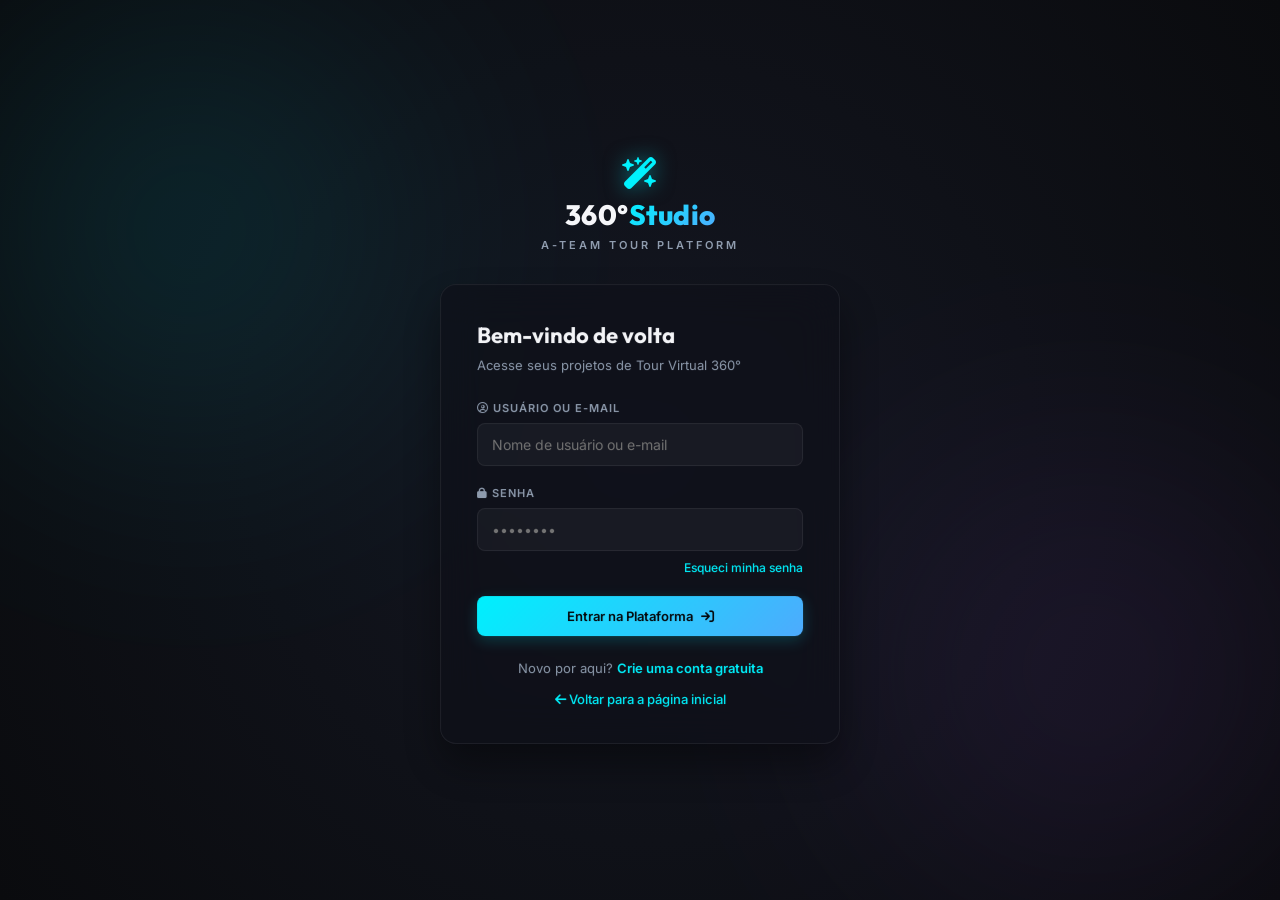
==== commit 5632b4f8: "feat: add visual blog manager interface for admin with save and delete API endpoints" ====
--- a/admin.html
+++ b/admin.html
@@ -25,6 +25,9 @@
             </div>
             
             <div class="nav-actions">
+                <a href="admin_blog.html" class="btn btn-secondary btn-sm" style="border-color: var(--color-accent); color: var(--color-accent); background: rgba(0, 242, 254, 0.08); text-decoration: none; display: inline-flex; align-items: center; gap: 6px;">
+                    <i class="fa-solid fa-blog"></i> Gerenciar Blog
+                </a>
                 <a href="dashboard.html" class="btn btn-secondary btn-sm">
                     <i class="fa-solid fa-house"></i> Voltar ao Painel
                 </a>
--- a/style.css
+++ b/style.css
@@ -172,6 +172,7 @@
 .editor-drawer {
     width: 0;
     max-width: 0;
+    height: 100%;
     background-color: var(--bg-sidebar);
     border-right: 1px solid var(--border-glass);
     display: flex;
@@ -189,8 +190,7 @@
     max-width: 320px;
     opacity: 1;
     pointer-events: auto;
-    overflow-y: auto;
-    overflow-x: hidden;
+    overflow: hidden;
 }
 
 .drawer-header {
@@ -200,6 +200,7 @@
     align-items: center;
     justify-content: space-between;
     background: rgba(0, 0, 0, 0.15);
+    flex-shrink: 0;
 }
 
 .drawer-header h3 {
@@ -234,11 +235,19 @@
 }
 
 .drawer-content {
-    flex-grow: 1;
+    flex: 1 1 auto;
     overflow-y: auto;
+    overflow-x: hidden;
+    display: flex;
+    flex-direction: column;
+    height: 100%;
 }
 
 .drawer-pane {
+    flex: 1;
+    display: flex;
+    flex-direction: column;
+    min-height: min-content;
     animation: fadeInPane 0.25s ease;
 }
 
@@ -410,7 +419,6 @@
 /* Scenes List */
 .scenes-section {
     flex-grow: 1;
-    overflow-y: auto;
     padding: 24px;
     display: flex;
     flex-direction: column;
@@ -1155,86 +1163,6 @@
     transition: width 0.1s ease-out;
 }
 
-/* --- HOTSPOTS SIDEBAR SECTION --- */
-.hotspots-section {
-    padding: 20px 24px;
-    border-bottom: 1px solid var(--border-glass);
-    display: flex;
-    flex-direction: column;
-}
-
-.hotspots-list {
-    display: flex;
-    flex-direction: column;
-    gap: 8px;
-    max-height: 160px;
-    overflow-y: auto;
-    padding-right: 4px;
-}
-
-.hotspot-card {
-    display: flex;
-    align-items: center;
-    justify-content: space-between;
-    background: rgba(255, 255, 255, 0.02);
-    border: 1px solid var(--border-glass);
-    border-radius: 8px;
-    padding: 10px;
-    font-size: 12px;
-    transition: var(--transition-smooth);
-}
-
-.hotspot-card:hover {
-    background: rgba(255, 255, 255, 0.05);
-    border-color: rgba(255, 255, 255, 0.12);
-}
-
-.hotspot-card-info {
-    display: flex;
-    flex-direction: column;
-    gap: 2px;
-    min-width: 0;
-}
-
-.hotspot-card-label {
-    font-weight: 600;
-    color: var(--text-primary);
-    white-space: nowrap;
-    overflow: hidden;
-    text-overflow: ellipsis;
-}
-
-.hotspot-card-target {
-    font-size: 10px;
-    color: var(--color-accent);
-    white-space: nowrap;
-    overflow: hidden;
-    text-overflow: ellipsis;
-}
-
-.hotspot-card-actions {
-    display: flex;
-    align-items: center;
-}
-
-.hotspot-card .btn-delete-hotspot {
-    background: transparent;
-    border: none;
-    color: var(--text-secondary);
-    cursor: pointer;
-    width: 24px;
-    height: 24px;
-    border-radius: 4px;
-    display: flex;
-    align-items: center;
-    justify-content: center;
-    transition: var(--transition-smooth);
-}
-
-.hotspot-card .btn-delete-hotspot:hover {
-    color: var(--color-pink);
-    background: rgba(255, 51, 102, 0.1);
-}
 
 /* --- RESPONSIVIDADE --- */
 @media (max-width: 900px) {
@@ -2256,3 +2184,136 @@
     box-shadow: 0 6px 20px rgba(255, 8, 68, 0.6) !important;
 }
 
+/* =========================================
+   GERENCIADOR DE HOTSPOTS (PORTAIS) NA SIDEBAR
+   ========================================= */
+.hotspots-list {
+    display: flex;
+    flex-direction: column;
+    gap: 10px;
+}
+
+.hotspot-card {
+    display: flex;
+    align-items: center;
+    gap: 12px;
+    background: rgba(255, 255, 255, 0.03);
+    border: 1px solid var(--border-glass);
+    border-radius: 10px;
+    padding: 10px;
+    cursor: pointer;
+    transition: var(--transition-smooth);
+    position: relative;
+    overflow: hidden;
+}
+
+.hotspot-card:hover {
+    border-color: rgba(255, 255, 255, 0.15);
+    background: rgba(255, 255, 255, 0.06);
+    transform: translateX(2px);
+}
+
+.hotspot-card.active {
+    background: rgba(0, 242, 254, 0.06);
+    border-color: var(--color-accent);
+    box-shadow: 0 0 15px rgba(0, 242, 254, 0.1);
+}
+
+.hotspot-thumb {
+    width: 50px;
+    height: 50px;
+    border-radius: 6px;
+    background: #1a1c24;
+    display: flex;
+    align-items: center;
+    justify-content: center;
+    color: var(--text-secondary);
+    border: 1px solid var(--border-glass);
+    flex-shrink: 0;
+    overflow: hidden;
+    position: relative;
+}
+
+.hotspot-thumb img {
+    width: 100%;
+    height: 100%;
+    object-fit: cover;
+}
+
+.hotspot-card.active .hotspot-thumb {
+    border-color: var(--color-accent);
+    color: var(--color-accent);
+}
+
+.hotspot-card .scene-info {
+    flex-grow: 1;
+    min-width: 0;
+}
+
+.hotspot-card .scene-title {
+    font-size: 13px;
+    font-weight: 600;
+    color: var(--text-primary);
+    white-space: nowrap;
+    overflow: hidden;
+    text-overflow: ellipsis;
+}
+
+.hotspot-card.active .scene-title {
+    color: var(--color-accent);
+}
+
+.hotspot-card .scene-meta {
+    font-size: 10px;
+    color: var(--text-secondary);
+    display: flex;
+    align-items: center;
+    gap: 6px;
+    margin-top: 4px;
+    white-space: nowrap;
+    overflow: hidden;
+    text-overflow: ellipsis;
+}
+
+.hotspot-card .scene-meta span {
+    white-space: nowrap;
+    overflow: hidden;
+    text-overflow: ellipsis;
+}
+
+.hotspot-card .scene-actions {
+    display: flex;
+    gap: 4px;
+    opacity: 0;
+    transition: var(--transition-smooth);
+}
+
+.hotspot-card:hover .scene-actions {
+    opacity: 1;
+}
+
+.action-icon-btn.btn-reposition:hover,
+.action-icon-btn.btn-reposition.repositioning-active {
+    color: var(--color-accent);
+    background: rgba(0, 242, 254, 0.2);
+}
+
+.action-icon-btn.btn-reposition.repositioning-active {
+    animation: pulseGlow 1.2s infinite alternate ease-in-out;
+}
+
+@keyframes pulseGlow {
+    from {
+        box-shadow: 0 0 6px rgba(0, 242, 254, 0.4);
+    }
+    to {
+        box-shadow: 0 0 14px rgba(0, 242, 254, 0.8);
+    }
+}
+
+.action-icon-btn.btn-edit:hover {
+    color: #ffd166;
+    background: rgba(255, 209, 102, 0.2);
+}
+
+
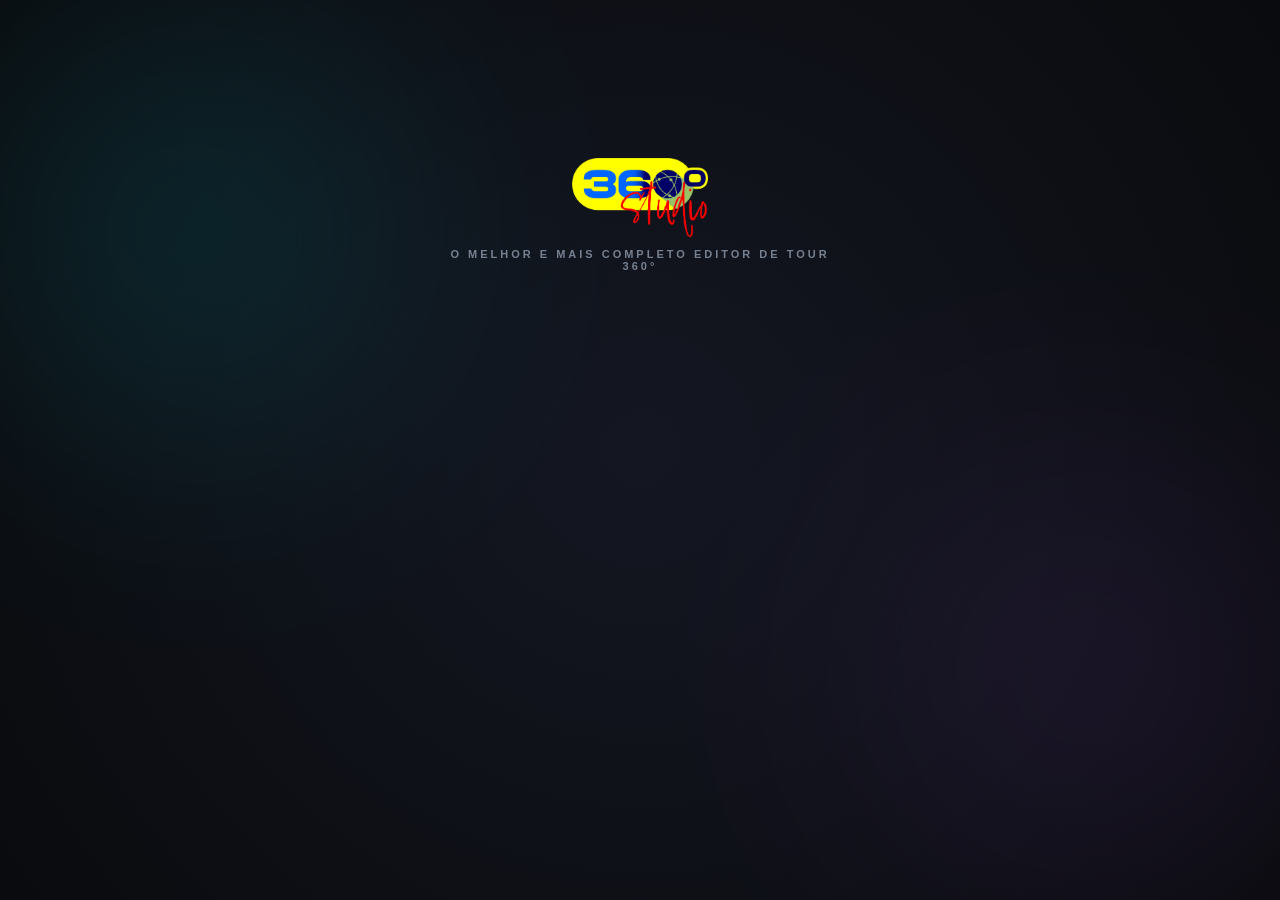
==== commit 1b4b0a08: "Refactor: Unified navbar shrunk styles, Tour Offline feature, contact page optimization, register qu" ====
--- a/admin.html
+++ b/admin.html
@@ -13,15 +13,17 @@
     <!-- Custom CSS -->
     <link rel="stylesheet" href="style.css">
     <link rel="stylesheet" href="admin.css?v=1.0.2">
+    <!-- Favicon -->
+    <link rel="icon" type="image/png" href="assets/favicon.png">
 </head>
 <body class="admin-page">
     <div class="app-container admin-layout">
         
         <!-- HEADER -->
         <header class="admin-header glassmorphism">
-            <div class="logo">
-                <i class="fa-solid fa-wand-magic-sparkles logo-icon"></i>
-                <span class="logo-text">360°<span class="highlight">Studio</span> <span class="badge-admin">Admin</span></span>
+            <div class="logo" style="display: flex; align-items: center; gap: 8px;">
+                <img src="assets/logo.png" alt="360° Studio" style="max-height: 40px; display: block; object-fit: contain;">
+                <span class="badge-admin" style="margin-left: 5px;">Admin</span>
             </div>
             
             <div class="nav-actions">
@@ -83,55 +85,161 @@
         <!-- CONTAINER DA TABELA E FILTROS -->
         <main class="admin-main-content glassmorphism">
             
-            <div class="table-header">
-                <h2>Gerenciamento de Clientes e Planos</h2>
+            <div class="admin-tabs" style="display: flex; gap: 10px; margin-bottom: 24px; border-bottom: 1px solid rgba(255,255,255,0.06); padding-bottom: 14px;">
+                <button class="btn btn-secondary btn-sm active" id="tab-users-nav" onclick="switchAdminTab('users')">
+                    <i class="fa-solid fa-users"></i> Clientes e Contas
+                </button>
+                <button class="btn btn-secondary btn-sm" id="tab-plans-nav" onclick="switchAdminTab('plans')" style="border-color: var(--color-purple); color: #b16ef2; background: rgba(155, 81, 224, 0.08);">
+                    <i class="fa-solid fa-gem"></i> Matriz de Planos &amp; Recursos
+                </button>
+                <button class="btn btn-secondary btn-sm" id="tab-landing-nav" onclick="switchAdminTab('landing')" style="border-color: #38bdf8; color: #38bdf8; background: rgba(56, 189, 248, 0.08);">
+                    <i class="fa-solid fa-house-chimney-user"></i> Editar Landing Page
+                </button>
+            </div>
+
+            <!-- SEÇÃO DE CLIENTES -->
+            <div id="admin-users-section">
+                <div class="table-header">
+                    <h2>Gerenciamento de Clientes e Planos</h2>
+                    
+                    <div class="filters-row">
+                        <!-- Barra de pesquisa -->
+                        <div class="search-box">
+                            <i class="fa-solid fa-magnifying-glass search-icon"></i>
+                            <input type="text" id="search-users" placeholder="Pesquisar por nome, usuário ou e-mail...">
+                        </div>
+                        
+                        <!-- Filtro por Plano -->
+                        <div class="filter-select-wrapper">
+                            <select id="filter-status">
+                                <option value="">Todos os Planos</option>
+                                <option value="active">Premium Ativo</option>
+                                <option value="trial">Trial Ativo</option>
+                                <option value="expired">Expirados</option>
+                                <option value="admin">Administradores</option>
+                                <option value="deleted">Excluídos (Lixeira)</option>
+                            </select>
+                        </div>
+                    </div>
+                </div>
+
+                <!-- Tabela de Usuários -->
+                <div class="table-responsive">
+                    <table class="admin-table" id="users-table">
+                        <thead>
+                            <tr>
+                                <th style="width: 40px; text-align: center;"><input type="checkbox" id="select-all-users"></th>
+                                <th>Usuário</th>
+                                <th>Contato</th>
+                                <th>Permissão</th>
+                                <th>Status Plano</th>
+                                <th>Validade Assinatura</th>
+                                <th>Projetos (Tours/Cenas)</th>
+                                <th>Data Cadastro</th>
+                                <th>Ações</th>
+                            </tr>
+                        </thead>
+                        <tbody id="users-table-body">
+                            <!-- Carregado via Javascript -->
+                            <tr>
+                                <td colspan="8" class="table-loading">
+                                    <i class="fa-solid fa-circle-notch fa-spin"></i> Carregando usuários do sistema...
+                                </td>
+                            </tr>
+                        </tbody>
+                    </table>
+                </div>
+            </div>
+
+            <!-- SEÇÃO DE PLANOS E RECURSOS -->
+            <div id="admin-plans-section" style="display: none;">
+                <div class="table-header" style="display: flex; justify-content: space-between; align-items: center; margin-bottom: 20px;">
+                    <div>
+                        <h2>Matriz de Planos &amp; Recursos Comerciais</h2>
+                        <p style="font-size: 13px; color: var(--text-secondary); margin-top: 4px;">Gerencie os limites numéricos, preços e permissões específicas de cada plano do sistema.</p>
+                    </div>
+                    <button class="btn btn-accent btn-sm" id="btn-create-plan" style="display: inline-flex; align-items: center; gap: 6px;">
+                        <i class="fa-solid fa-plus"></i> Criar Novo Plano
+                    </button>
+                </div>
+                <div class="table-responsive">
+                    <table class="admin-table">
+                        <thead>
+                            <tr>
+                                <th>Plano</th>
+                                <th>Preço Mensal</th>
+                                <th>Preço Anual</th>
+                                <th>Limites (Tours/Cenas)</th>
+                                <th>Recursos Avançados</th>
+                                <th>Ações</th>
+                            </tr>
+                        </thead>
+                        <tbody id="plans-table-body">
+                            <!-- Carregado via Javascript -->
+                            <tr>
+                                <td colspan="6" class="table-loading">
+                                    <i class="fa-solid fa-circle-notch fa-spin"></i> Carregando matriz de planos...
+                                </td>
+                            </tr>
+                        </tbody>
+                    </table>
+                </div>
+            </div>
+
+            <!-- SEÇÃO DE LANDING PAGE -->
+            <div id="admin-landing-section" style="display: none;">
+                <div class="table-header">
+                    <h2>Editar Conteúdo da Landing Page (Home)</h2>
+                    <p style="font-size: 13px; color: var(--text-secondary); margin-top: 4px;">Edite dinamicamente o título principal, subtítulos e imagens exibidos na página inicial.</p>
+                </div>
                 
-                <div class="filters-row">
-                    <!-- Barra de pesquisa -->
-                    <div class="search-box">
-                        <i class="fa-solid fa-magnifying-glass search-icon"></i>
-                        <input type="text" id="search-users" placeholder="Pesquisar por nome, usuário ou e-mail...">
-                    </div>
-                    
-                    <!-- Filtro por Plano -->
-                    <div class="filter-select-wrapper">
-                        <select id="filter-status">
-                            <option value="">Todos os Planos</option>
-                            <option value="active">Premium Ativo</option>
-                            <option value="trial">Trial Ativo</option>
-                            <option value="expired">Expirados</option>
-                            <option value="admin">Administradores</option>
-                            <option value="deleted">Excluídos (Lixeira)</option>
-                        </select>
-                    </div>
-                </div>
-            </div>
-
-            <!-- Tabela de Usuários -->
-            <div class="table-responsive">
-                <table class="admin-table" id="users-table">
-                    <thead>
-                        <tr>
-                            <th style="width: 40px; text-align: center;"><input type="checkbox" id="select-all-users"></th>
-                            <th>Usuário</th>
-                            <th>Contato</th>
-                            <th>Permissão</th>
-                            <th>Status Plano</th>
-                            <th>Validade Assinatura</th>
-                            <th>Projetos (Tours/Cenas)</th>
-                            <th>Data Cadastro</th>
-                            <th>Ações</th>
-                        </tr>
-                    </thead>
-                    <tbody id="users-table-body">
-                        <!-- Carregado via Javascript -->
-                        <tr>
-                            <td colspan="8" class="table-loading">
-                                <i class="fa-solid fa-circle-notch fa-spin"></i> Carregando usuários do sistema...
-                            </td>
-                        </tr>
-                    </tbody>
-                </table>
+                <div class="cms-form-card" style="margin-top: 20px; display: flex; flex-direction: column; gap: 20px; max-width: 800px;">
+                    <!-- Seção Hero -->
+                    <div style="background: rgba(255,255,255,0.02); border: 1px solid rgba(255,255,255,0.05); padding: 24px; border-radius: 8px;">
+                        <h3 style="font-size: 15px; color: #b16ef2; margin-top: 0; margin-bottom: 16px;"><i class="fa-solid fa-bullhorn"></i> Seção de Apresentação (Hero)</h3>
+                        
+                        <div class="form-group">
+                            <label for="cms-hero-title">Título Principal (H1)</label>
+                            <input type="text" id="cms-hero-title" placeholder="Ex: Crie Passeios Virtuais 360° Impressionantes em Minutos" style="width: 100%;">
+                        </div>
+                        
+                        <div class="form-group" style="margin-top: 15px;">
+                            <label for="cms-hero-subtitle">Subtítulo Descritivo</label>
+                            <textarea id="cms-hero-subtitle" rows="3" placeholder="Apresente imóveis, comércios e espaços com realismo fotográfico..." style="width: 100%; min-height: 80px;"></textarea>
+                        </div>
+                        
+                        <div class="form-group" style="margin-top: 15px;">
+                            <label for="cms-hero-cta">Texto do Botão de Ação</label>
+                            <input type="text" id="cms-hero-cta" placeholder="Ex: Criar Conta Grátis" style="width: 100%;">
+                        </div>
+
+                        <div class="form-group" style="margin-top: 15px;">
+                            <label for="cms-hero-image">URL da Imagem de Destaque (ou Mockup)</label>
+                            <input type="text" id="cms-hero-image" placeholder="Ex: https://images.unsplash.com/photo-..." style="width: 100%;">
+                        </div>
+                    </div>
+
+                    <!-- Seção Recursos -->
+                    <div style="background: rgba(255,255,255,0.02); border: 1px solid rgba(255,255,255,0.05); padding: 24px; border-radius: 8px;">
+                        <h3 style="font-size: 15px; color: #b16ef2; margin-top: 0; margin-bottom: 16px;"><i class="fa-solid fa-list-check"></i> Seção de Vantagens e Recursos</h3>
+                        
+                        <div class="form-group">
+                            <label for="cms-features-title">Título da Seção</label>
+                            <input type="text" id="cms-features-title" placeholder="Ex: Recursos Profissionais" style="width: 100%;">
+                        </div>
+                        
+                        <div class="form-group" style="margin-top: 15px;">
+                            <label for="cms-features-subtitle">Subtítulo da Seção</label>
+                            <textarea id="cms-features-subtitle" rows="2" placeholder="Tudo o que você precisa para criar experiências virtuais imersivas..." style="width: 100%; min-height: 60px;"></textarea>
+                        </div>
+                    </div>
+
+                    <div style="display: flex; gap: 10px;">
+                        <button class="btn btn-accent" id="btn-save-home-cms" onclick="saveHomeCMS()" style="width: auto; padding: 12px 24px;">
+                            <i class="fa-solid fa-floppy-disk"></i> Salvar Landing Page
+                        </button>
+                    </div>
+                </div>
             </div>
 
         </main>
@@ -294,10 +402,123 @@
         </div>
     </div>
 
+    <!-- MODAL EDITAR PLANO E RECURSOS -->
+    <div class="modal-overlay" id="edit-plan-modal">
+        <div class="modal-card glassmorphism" style="max-width: 600px;">
+            <div class="modal-header">
+                <h2><i class="fa-solid fa-gem"></i> Editar Plano e Recursos</h2>
+                <button class="close-btn" id="btn-close-plan-modal">&times;</button>
+            </div>
+            <div class="modal-body" style="max-height: 70vh; overflow-y: auto; padding-right: 8px;">
+                <input type="hidden" id="edit-plan-id">
+                
+                <div style="display: grid; grid-template-columns: 1fr 1fr; gap: 16px; margin-bottom: 16px;">
+                    <div class="form-group" style="margin-bottom: 0;">
+                        <label for="edit-plan-name">Nome do Plano</label>
+                        <input type="text" id="edit-plan-name" placeholder="Ex: Premium">
+                    </div>
+                    <div class="form-group" style="margin-bottom: 0;">
+                        <label for="edit-plan-key">Identificador (Chave)</label>
+                        <input type="text" id="edit-plan-key" placeholder="Ex: basico" style="width: 100%;">
+                    </div>
+                </div>
+
+                <div style="display: grid; grid-template-columns: 1fr 1fr; gap: 16px; margin-bottom: 16px;">
+                    <div class="form-group" style="margin-bottom: 0;">
+                        <label for="edit-plan-price-monthly">Preço Mensal (R$)</label>
+                        <input type="number" step="0.01" id="edit-plan-price-monthly">
+                    </div>
+                    <div class="form-group" style="margin-bottom: 0;">
+                        <label for="edit-plan-price-yearly">Preço Anual (R$)</label>
+                        <input type="number" step="0.01" id="edit-plan-price-yearly">
+                    </div>
+                </div>
+
+                <h3 style="font-size: 14px; color: #b16ef2; margin: 24px 0 12px 0; border-bottom: 1px solid rgba(255,255,255,0.08); padding-bottom: 6px;"><i class="fa-solid fa-chart-pie"></i> Limites Numéricos</h3>
+                
+                <div style="display: grid; grid-template-columns: 1fr 1fr; gap: 16px; margin-bottom: 16px;">
+                    <div class="form-group" style="margin-bottom: 0;">
+                        <label for="edit-plan-max-tours">Qtd. Máxima de Tours</label>
+                        <input type="number" id="edit-plan-max-tours">
+                        <span class="field-hint">Use 99999 para ilimitado.</span>
+                    </div>
+                    <div class="form-group" style="margin-bottom: 0;">
+                        <label for="edit-plan-max-scenes">Qtd. Máxima de Cenas por Tour</label>
+                        <input type="number" id="edit-plan-max-scenes">
+                        <span class="field-hint">Use 99999 para ilimitado.</span>
+                    </div>
+                </div>
+
+                <div style="display: grid; grid-template-columns: 1fr 1fr; gap: 16px; margin-bottom: 16px;">
+                    <div class="form-group" style="margin-bottom: 0;">
+                        <label for="edit-plan-max-logos">Qtd. Máxima de Logos</label>
+                        <input type="number" id="edit-plan-max-logos">
+                        <span class="field-hint">Use 99999 para ilimitado.</span>
+                    </div>
+                    <div class="form-group" style="margin-bottom: 0;">
+                        <label for="edit-plan-gsv-projects">Projetos GSV por Mês</label>
+                        <input type="number" id="edit-plan-gsv-projects">
+                        <span class="field-hint">Use 99999 para ilimitado.</span>
+                    </div>
+                </div>
+
+                <h3 style="font-size: 14px; color: #b16ef2; margin: 24px 0 12px 0; border-bottom: 1px solid rgba(255,255,255,0.08); padding-bottom: 6px;"><i class="fa-solid fa-list-check"></i> Recursos Adicionais (Ativos/Inativos)</h3>
+
+                <div style="display: grid; grid-template-columns: 1fr 1fr; gap: 12px; margin-bottom: 24px;">
+                    <div style="display: flex; align-items: center; gap: 8px;">
+                        <input type="checkbox" id="edit-plan-navigation-arrows" style="width: auto; margin-top: 0;">
+                        <label for="edit-plan-navigation-arrows" style="margin: 0; cursor: pointer;">Setas de Navegação</label>
+                    </div>
+                    <div style="display: flex; align-items: center; gap: 8px;">
+                        <input type="checkbox" id="edit-plan-no-ads" style="width: auto; margin-top: 0;">
+                        <label for="edit-plan-no-ads" style="margin: 0; cursor: pointer;">Sem Anúncios</label>
+                    </div>
+                    <div style="display: flex; align-items: center; gap: 8px;">
+                        <input type="checkbox" id="edit-plan-privacy-control" style="width: auto; margin-top: 0;">
+                        <label for="edit-plan-privacy-control" style="margin: 0; cursor: pointer;">Privacidade por Senha</label>
+                    </div>
+                    <div style="display: flex; align-items: center; gap: 8px;">
+                        <input type="checkbox" id="edit-plan-offline-access" style="width: auto; margin-top: 0;">
+                        <label for="edit-plan-offline-access" style="margin: 0; cursor: pointer;">Acesso Offline</label>
+                    </div>
+                    <div style="display: flex; align-items: center; gap: 8px;">
+                        <input type="checkbox" id="edit-plan-ambient-sound" style="width: auto; margin-top: 0;">
+                        <label for="edit-plan-ambient-sound" style="margin: 0; cursor: pointer;">Som Ambiente MP3</label>
+                    </div>
+                    <div style="display: flex; align-items: center; gap: 8px;">
+                        <input type="checkbox" id="edit-plan-image-gallery" style="width: auto; margin-top: 0;">
+                        <label for="edit-plan-image-gallery" style="margin: 0; cursor: pointer;">Galeria de Fotos 2D</label>
+                    </div>
+                    <div style="display: flex; align-items: center; gap: 8px;">
+                        <input type="checkbox" id="edit-plan-floor-plans" style="width: auto; margin-top: 0;">
+                        <label for="edit-plan-floor-plans" style="margin: 0; cursor: pointer;">Planta Baixa Interativa</label>
+                    </div>
+                    <div style="display: flex; align-items: center; gap: 8px;">
+                        <input type="checkbox" id="edit-plan-text-markers" style="width: auto; margin-top: 0;">
+                        <label for="edit-plan-text-markers" style="margin: 0; cursor: pointer;">Text Markers</label>
+                    </div>
+                    <div style="display: flex; align-items: center; gap: 8px;">
+                        <input type="checkbox" id="edit-plan-nadir-patch" style="width: auto; margin-top: 0;">
+                        <label for="edit-plan-nadir-patch" style="margin: 0; cursor: pointer;">Tampa de Tripé (Nadir)</label>
+                    </div>
+                    <div style="display: flex; align-items: center; gap: 8px;">
+                        <input type="checkbox" id="edit-plan-rich-hotspots" style="width: auto; margin-top: 0;">
+                        <label for="edit-plan-rich-hotspots" style="margin: 0; cursor: pointer;">Hotspots de Informações</label>
+                    </div>
+                </div>
+
+                <div class="modal-actions">
+                    <button class="btn btn-secondary" id="btn-cancel-plan-edit">Cancelar</button>
+                    <button class="btn btn-accent" id="btn-save-plan-settings">Salvar Plano</button>
+                </div>
+            </div>
+        </div>
+    </div>
+
     <!-- Toast Notifications -->
     <div id="toast-container" class="toast-container"></div>
 
     <!-- Lógica JS -->
-    <script src="admin.js?v=1.0.5"></script>
+    <script src="admin.js?v=1.1.0"></script>
 </body>
 </html>
--- a/style.css
+++ b/style.css
@@ -2316,4 +2316,32 @@
     background: rgba(255, 209, 102, 0.2);
 }
 
-
+/* --- TAREFAS DE TAMPA DE TRIPÉ & INFO HOTSPOT --- */
+#nadir-upload-zone:hover {
+    border-color: var(--color-accent);
+    background: rgba(0, 242, 254, 0.04);
+}
+
+.info-hotspot-card {
+    border: 1px solid rgba(0, 242, 254, 0.2) !important;
+    box-shadow: 0 20px 50px rgba(0, 242, 254, 0.15) !important;
+    animation: adsModalEnter 0.3s cubic-bezier(0.16, 1, 0.3, 1);
+}
+
+#info-hotspot-desc::-webkit-scrollbar {
+    width: 4px;
+}
+#info-hotspot-desc::-webkit-scrollbar-track {
+    background: rgba(255, 255, 255, 0.02);
+}
+#info-hotspot-desc::-webkit-scrollbar-thumb {
+    background: rgba(255, 255, 255, 0.15);
+    border-radius: 2px;
+}
+
+#hotspot-media-upload-zone:hover {
+    border-color: var(--color-blue);
+    background: rgba(0, 168, 204, 0.04);
+}
+
+
--- a/admin.css
+++ b/admin.css
@@ -210,6 +210,11 @@
     box-shadow: 0 0 10px rgba(0, 242, 254, 0.15);
 }
 
+select option {
+    background: #10121a;
+    color: #ffffff;
+}
+
 /* Responsive Table */
 .table-responsive {
     width: 100%;
